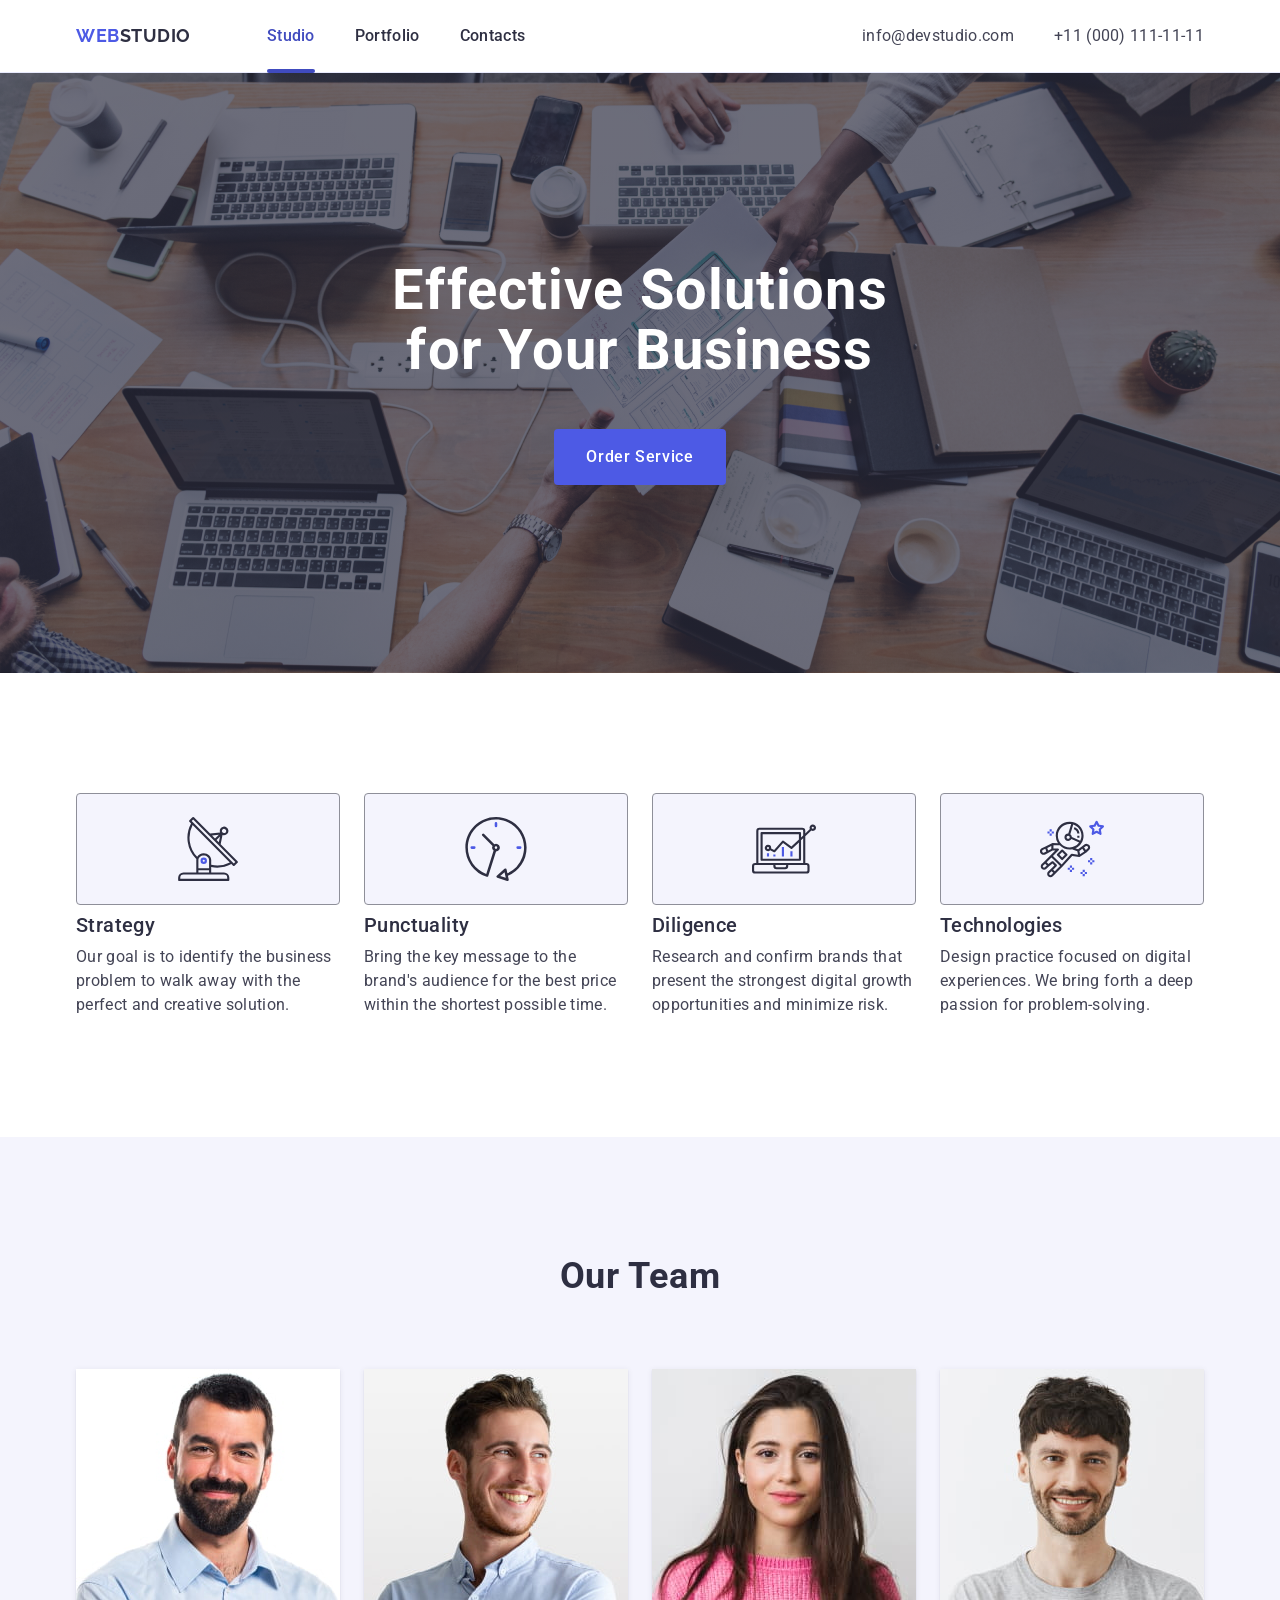
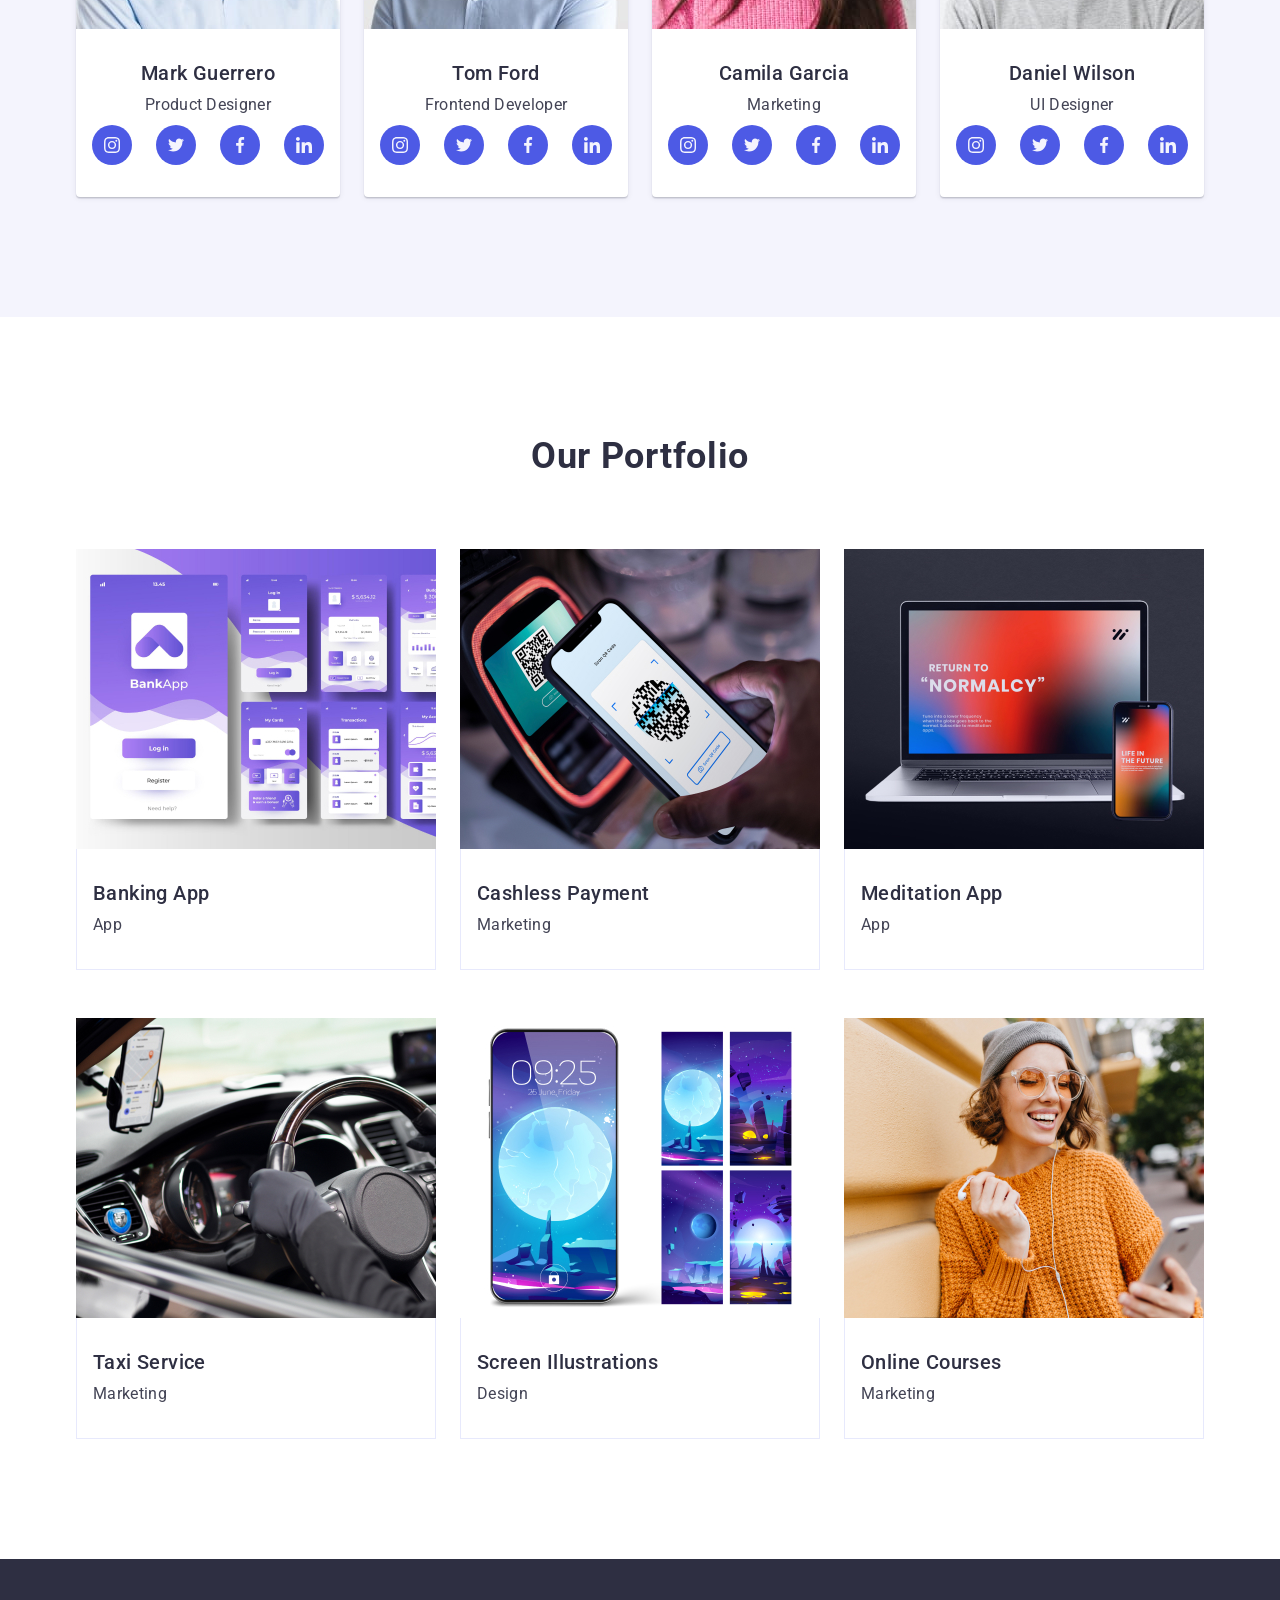
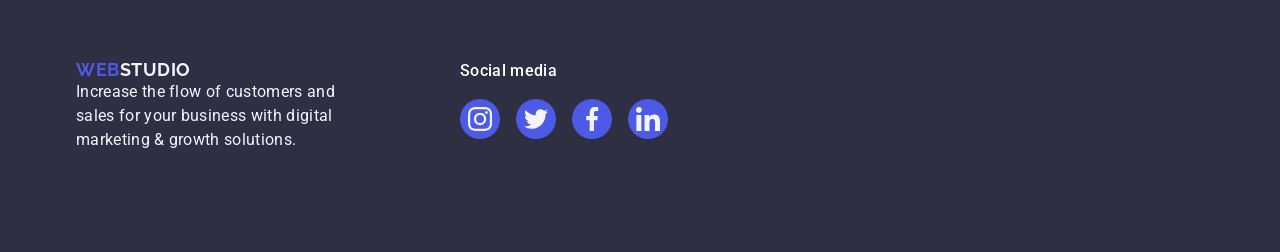
==== index.html @ aae73544 "now" ====
<!doctype html>
<html lang="en">
  <head>
    <meta charset="UTF-8" />
    <meta name="viewport" content="width=device-width, initial-scale=1.0" />
    <title>WebStudio</title>

    <link rel="preconnect" href="https://fonts.googleapis.com" />
    <link rel="preconnect" href="https://fonts.gstatic.com" crossorigin />
    <link
      href="https://fonts.googleapis.com/css2?family=Raleway:wght@700&family=Roboto:wght@400;500;700&display=swap"
      rel="stylesheet"
    />
    <link
      rel="stylesheet"
      href="https://cdnjs.cloudflare.com/ajax/libs/modern-normalize/3.0.1/modern-normalize.min.css"
      integrity="sha512-q6WgHqiHlKyOqslT/lgBgodhd03Wp4BEqKeW6nNtlOY4quzyG3VoQKFrieaCeSnuVseNKRGpGeDU3qPmabCANg=="
      crossorigin="anonymous"
      referrerpolicy="no-referrer"
    />
    <link rel="stylesheet" href="./css/main.css" />
  </head>
  <body>
    <!--====== Header ======-->
    <header id="header" class="header-page">
      <div class="container header-container">
        <nav class="nav-page">
          <a class="logo header-logo" href="./index.html"
            >Web<span class="logo-part">Studio</span></a
          >
          <ul class="nav-list">
            <li class="nav-item">
              <a class="nav-item-link-one" href="./index.html">Studio</a>
            </li>
            <li class="nav-item">
              <a class="nav-item-link" href="">Portfolio</a>
            </li>
            <li class="nav-item">
              <a class="nav-item-link" href="">Contacts</a>
            </li>
          </ul>
        </nav>
        <address class="contacts">
          <ul class="contacts-list">
            <li class="contacts-item">
              <a class="contacts-link" href="mailto:info@devstudio.com"
                >info@devstudio.com</a
              >
            </li>
            <li class="contacts-item">
              <a class="contacts-link" href="tel:+110001111111"
                >+11 (000) 111-11-11</a
              >
            </li>
          </ul>
        </address>
      </div>
    </header>
    <!-- ====== Hero ====== -->
    <main>
      <section id="hero" class="hero">
        <div class="container hero-cont">
          <h1 class="hero-title">Effective Solutions for Your Business</h1>
          <button class="hero-btn" type="button">Order Service</button>
        </div>
      </section>
      <!-- #region Features -->
      <section id="features" class="section-serv">
        <div class="container section-cont">
          <h2 class="hero-desc sr-only">Advantages</h2>
          <ul class="hero-list">
            <li class="hero-list-item">
              <div class="hero-svg-cont">
                <svg class="icon" width="64" height="64">
                  <use href="./images/icons.svg#icon-antenna"></use>
                </svg>
              </div>
              <h3 class="title-desc">Strategy</h3>
              <p class="text-desc">
                Our goal is to identify the business problem to walk away with
                the perfect and creative solution.
              </p>
            </li>
            <li class="hero-list-item">
              <div class="hero-svg-cont">
                <svg class="icon" width="64" height="64">
                  <use href="./images/icons.svg#icon-clock"></use>
                </svg>
              </div>
              <h3 class="title-desc">Punctuality</h3>
              <p class="text-desc">
                Bring the key message to the brand's audience for the best price
                within the shortest possible time.
              </p>
            </li>
            <li class="hero-list-item">
              <div class="hero-svg-cont">
                <svg class="icon" width="64" height="64">
                  <use href="./images/icons.svg#icon-diagram"></use>
                </svg>
              </div>
              <h3 class="title-desc">Diligence</h3>
              <p class="text-desc">
                Research and confirm brands that present the strongest digital
                growth opportunities and minimize risk.
              </p>
            </li>
            <li class="hero-list-item">
              <div class="hero-svg-cont">
                <svg class="icon" width="64" height="64">
                  <use href="./images/icons.svg#icon-astronaut"></use>
                </svg>
              </div>
              <h3 class="title-desc">Technologies</h3>
              <p class="text-desc">
                Design practice focused on digital experiences. We bring forth a
                deep passion for problem-solving.
              </p>
            </li>
          </ul>
        </div>
      </section>
      <!-- #region Team -->
      <section id="team" class="section-hero">
        <div class="container">
          <h2 class="section-title">Our Team</h2>
          <ul class="section-list">
            <li class="section-item">
              <img
                src="./images/mark-guerrero.jpg"
                alt="Mark Guerrero avatar"
                width="264"
                height="260"
              />
              <div class="foto-desc">
                <h3 class="title-desc">Mark Guerrero</h3>
                <p class="text-desc">Product Designer</p>

                <ul class="social-masager">
                  <li class="social-icon">
                    <a class="social-icon-link" href="">
                      <svg class="svg-socal-icon" width="16" height="16">
                        <use href="./images/icons.svg#icon-instagram"></use>
                      </svg>
                    </a>
                  </li>
                  <li class="social-icon">
                    <a class="social-icon-link" href="">
                      <svg class="svg-socal-icon" width="16" height="16">
                        <use href="./images/icons.svg#icon-twitter"></use>
                      </svg>
                    </a>
                  </li>
                  <li class="social-icon">
                    <a class="social-icon-link" href="">
                      <svg class="svg-socal-icon" width="16" height="16">
                        <use href="./images/icons.svg#icon-facebook"></use>
                      </svg>
                    </a>
                  </li>
                  <li class="social-icon">
                    <a class="social-icon-link" href="">
                      <svg class="svg-socal-icon" width="16" height="16">
                        <use href="./images/icons.svg#icon-linkedin"></use>
                      </svg>
                    </a>
                  </li>
                </ul>
              </div>
            </li>
            <li class="section-item">
              <img
                src="./images/tom-ford.jpg"
                alt="Tom Ford avatar"
                width="264"
                height="260"
              />
              <div class="foto-desc">
                <h3 class="title-desc">Tom Ford</h3>
                <p class="text-desc">Frontend Developer</p>
                <ul class="social-masager">
                  <li class="social-icon">
                    <a class="social-icon-link" href="">
                      <svg class="svg-socal-icon" width="16" height="16">
                        <use href="./images/icons.svg#icon-instagram"></use>
                      </svg>
                    </a>
                  </li>
                  <li class="social-icon">
                    <a class="social-icon-link" href="">
                      <svg class="svg-socal-icon" width="16" height="16">
                        <use href="./images/icons.svg#icon-twitter"></use>
                      </svg>
                    </a>
                  </li>
                  <li class="social-icon">
                    <a class="social-icon-link" href="">
                      <svg class="svg-socal-icon" width="16" height="16">
                        <use href="./images/icons.svg#icon-facebook"></use>
                      </svg>
                    </a>
                  </li>
                  <li class="social-icon">
                    <a class="social-icon-link" href="">
                      <svg class="svg-socal-icon" width="16" height="16">
                        <use href="./images/icons.svg#icon-linkedin"></use>
                      </svg>
                    </a>
                  </li>
                </ul>
              </div>
            </li>
            <li class="section-item">
              <img
                src="./images/camila-garcia.jpg"
                alt="Camila Garcia avatar"
                width="264"
                height="260"
              />
              <div class="foto-desc">
                <h3 class="title-desc">Camila Garcia</h3>
                <p class="text-desc">Marketing</p>
                <ul class="social-masager">
                  <li class="social-icon">
                    <a class="social-icon-link" href="">
                      <svg class="svg-socal-icon" width="16" height="16">
                        <use href="./images/icons.svg#icon-instagram"></use>
                      </svg>
                    </a>
                  </li>
                  <li class="social-icon">
                    <a class="social-icon-link" href="">
                      <svg class="svg-socal-icon" width="16" height="16">
                        <use href="./images/icons.svg#icon-twitter"></use>
                      </svg>
                    </a>
                  </li>
                  <li class="social-icon">
                    <a class="social-icon-link" href="">
                      <svg class="svg-socal-icon" width="16" height="16">
                        <use href="./images/icons.svg#icon-facebook"></use>
                      </svg>
                    </a>
                  </li>
                  <li class="social-icon">
                    <a class="social-icon-link" href="">
                      <svg class="svg-socal-icon" width="16" height="16">
                        <use href="./images/icons.svg#icon-linkedin"></use>
                      </svg>
                    </a>
                  </li>
                </ul>
              </div>
            </li>
            <li class="section-item">
              <img
                src="./images/daniel-wilson.jpg"
                alt="Daniel Wilson avatar"
                width="264"
                height="260"
              />
              <div class="foto-desc">
                <h3 class="title-desc">Daniel Wilson</h3>
                <p class="text-desc">UI Designer</p>
                <ul class="social-masager">
                  <li class="social-icon">
                    <a class="social-icon-link" href="">
                      <svg class="svg-socal-icon" width="16" height="16">
                        <use href="./images/icons.svg#icon-instagram"></use>
                      </svg>
                    </a>
                  </li>
                  <li class="social-icon">
                    <a class="social-icon-link" href="">
                      <svg class="svg-socal-icon" width="16" height="16">
                        <use href="./images/icons.svg#icon-twitter"></use>
                      </svg>
                    </a>
                  </li>
                  <li class="social-icon">
                    <a class="social-icon-link" href="">
                      <svg class="svg-socal-icon" width="16" height="16">
                        <use href="./images/icons.svg#icon-facebook"></use>
                      </svg>
                    </a>
                  </li>
                  <li class="social-icon">
                    <a class="social-icon-link" href="">
                      <svg class="svg-socal-icon" width="16" height="16">
                        <use href="./images/icons.svg#icon-linkedin"></use>
                      </svg>
                    </a>
                  </li>
                </ul>
              </div>
            </li>
          </ul>
        </div>
      </section>
      <!-- #region Portfolio -->
      <section id="portfolio" class="section-tech">
        <div class="container">
          <h2 class="section-title">Our Portfolio</h2>
          <ul class="tech-desc-title">
            <li class="tech-desc">
              <div class="open-foto">
                <img
                  class="tech-foto"
                  src="./images/banking-app.jpg"
                  alt="Banking App image"
                  width="360"
                  height="300"
                />
                <p class="over-info">
                  14 Stylish and User-Friendly App Design Concepts · Task
                  Manager App · Calorie Tracker App · Exotic Fruit Ecommerce App
                  · Cloud Storage App
                </p>
              </div>
              <div class="section-tech-cont">
                <h3 class="title-desc">Banking App</h3>
                <p class="text-desc">App</p>
              </div>
            </li>
            <li class="tech-desc">
              <div class="open-foto">
                <img
                  class="tech-foto"
                  src="./images/cashless-payment.jpg"
                  alt="Cashless Payment image"
                  width="360"
                  height="300"
                />
                <p class="over-info">
                  14 Stylish and User-Friendly App Design Concepts · Task
                  Manager App · Calorie Tracker App · Exotic Fruit Ecommerce App
                  · Cloud Storage App
                </p>
              </div>
              <div class="section-tech-cont">
                <h3 class="title-desc">Cashless Payment</h3>
                <p class="text-desc">Marketing</p>
              </div>
            </li>
            <li class="tech-desc">
              <div class="open-foto">
                <img
                  class="tech-foto"
                  src="./images/meditation-app.jpg"
                  alt="Meditation App image"
                  width="360"
                  height="300"
                />
                <p class="over-info">
                  14 Stylish and User-Friendly App Design Concepts · Task
                  Manager App · Calorie Tracker App · Exotic Fruit Ecommerce App
                  · Cloud Storage App
                </p>
              </div>
              <div class="section-tech-cont">
                <h3 class="title-desc">Meditation App</h3>
                <p class="text-desc">App</p>
              </div>
            </li>
            <li class="tech-desc">
              <div class="open-foto">
                <img
                  class="tech-foto"
                  src="./images/taxi-service.jpg"
                  alt="Taxi Service image"
                  width="360"
                  height="300"
                />
                <p class="over-info">
                  14 Stylish and User-Friendly App Design Concepts · Task
                  Manager App · Calorie Tracker App · Exotic Fruit Ecommerce App
                  · Cloud Storage App
                </p>
              </div>
              <div class="section-tech-cont">
                <h3 class="title-desc">Taxi Service</h3>
                <p class="text-desc">Marketing</p>
              </div>
            </li>
            <li class="tech-desc">
              <div class="open-foto">
                <img
                  class="tech-foto"
                  src="./images/screen-illustrations.jpg"
                  alt="Screen Illustrations image"
                  width="360"
                  height="300"
                />
                <p class="over-info">
                  14 Stylish and User-Friendly App Design Concepts · Task
                  Manager App · Calorie Tracker App · Exotic Fruit Ecommerce App
                  · Cloud Storage App
                </p>
              </div>
              <div class="section-tech-cont">
                <h3 class="title-desc">Screen Illustrations</h3>
                <p class="text-desc">Design</p>
              </div>
            </li>
            <li class="tech-desc">
              <div class="open-foto">
                <img
                  class="tech-foto"
                  src="./images/online-courses.jpg"
                  alt="Online Courses image"
                  width="360"
                  height="300"
                />
                <p class="over-info">
                  14 Stylish and User-Friendly App Design Concepts · Task
                  Manager App · Calorie Tracker App · Exotic Fruit Ecommerce App
                  · Cloud Storage App
                </p>
              </div>
              <div class="section-tech-cont">
                <h3 class="title-desc">Online Courses</h3>
                <p class="text-desc">Marketing</p>
              </div>
            </li>
          </ul>
        </div>
      </section>
    </main>
    <!-- ======Footer===== -->
    <footer id="footer" class="page-footer">
      <div class="container footer-container">
        <div class="footer-logo">
          <a class="logo footer-logo" href="./index.html"
            >Web<span class="logo-part">Studio</span></a
          >
          <p class="footer-title">
            Increase the flow of customers and sales for your business with
            digital marketing & growth solutions.
          </p>
        </div>
        <div class="footer-cont">
          <p class="footer-text">Social media</p>
          <ul class="footer-item">
            <li class="footer-list">
              <a class="footer-icon" href="">
                <svg class="footer-social-icon" width="24" height="24">
                  <use href="./images/icons.svg#icon-instagram"></use>
                </svg>
              </a>
            </li>
            <li class="footer-list">
              <a class="footer-icon" href="">
                <svg class="footer-social-icon" width="24" height="24">
                  <use href="./images/icons.svg#icon-twitter"></use>
                </svg>
              </a>
            </li>
            <li class="footer-list">
              <a class="footer-icon" href="">
                <svg class="footer-social-icon" width="24" height="24">
                  <use href="./images/icons.svg#icon-facebook"></use>
                </svg>
              </a>
            </li>
            <li class="footer-list">
              <a class="footer-icon" href="">
                <svg class="footer-social-icon" width="24" height="24">
                  <use href="./images/icons.svg#icon-linkedin"></use>
                </svg>
              </a>
            </li>
          </ul>
        </div>
      </div>
    </footer>
    <!----- #region Modal ------>
    <div class="backdrop" id="modal">
      <div class="modal">
        <button class="close-popup" type="button">
          <svg width="8" height="8">
            <use href="./images/icons.svg#icon-close"></use>
          </svg>
        </button>
        <p class="popup-title">Leave your contacts and we will call you back</p>
        <form>
          <div class="input-wrapper">
            <label for="form-name" class="form-label">Name </label>
            <div class="input-swg-wrapper">
              <input
                type="text"
                id="form-name"
                class="input-text"
                name="name"
              />
              <svg width="18" height="24" class="form-icon">
                <use href="./images/icons.svg#icon-person"></use>
              </svg>
            </div>
          </div>
          <div class="input-wrapper">
            <label for="form-phone" class="form-label">Phone </label>
            <div class="input-swg-wrapper">
              <input type="tel" class="input-text" id="form-phone" name="tel" />
              <svg width="18" height="24" class="form-icon">
                <use href="./images/icons.svg#icon-phone"></use>
              </svg>
            </div>
          </div>
          <div class="input-wrapper">
            <label for="form-email" class="form-label">Email </label>
            <div class="input-swg-wrapper">
              <input
                type="email"
                class="input-text"
                id="form-email"
                name="email"
              />
              <svg width="18" height="24" class="form-icon">
                <use href="./images/icons.svg#icon-email"></use>
              </svg>
            </div>
          </div>
          <div class="input-comment">
            <label for="form-comment" class="form-label">Comment </label>
            <textarea
              id="form-comment"
              name="comment"
              class="input-textarea"
              placeholder="Text input"
            ></textarea>
          </div>
          <div class="checkbox-wrapper">
            <input
              type="checkbox"
              name="form-checkbox"
              id="form-checkbox"
              class="native-checkbox sr-only"
            />
            <label for="form-checkbox" class="checkbox-label">
              <span class="custom-checkbox">
                <svg width="10" height="8" class="checkbox-icon">
                  <use href="./images/icons.svg#icon-check-mark"></use>
                </svg>
              </span>
              I accept the terms and conditions of the
              <a href="" class="color-policy">Privacy Policy</a>
            </label>
          </div>
          <button type="submit" class="submit-btn">Send</button>
        </form>
      </div>
    </div>
  </body>
</html>
---- css/main.css ----
@import './common.css';
@import './header.css';
@import './hero.css';
@import './features.css';
@import './team.css';
@import './portfolio.css';
@import './footer.css';
@import './modal.css';
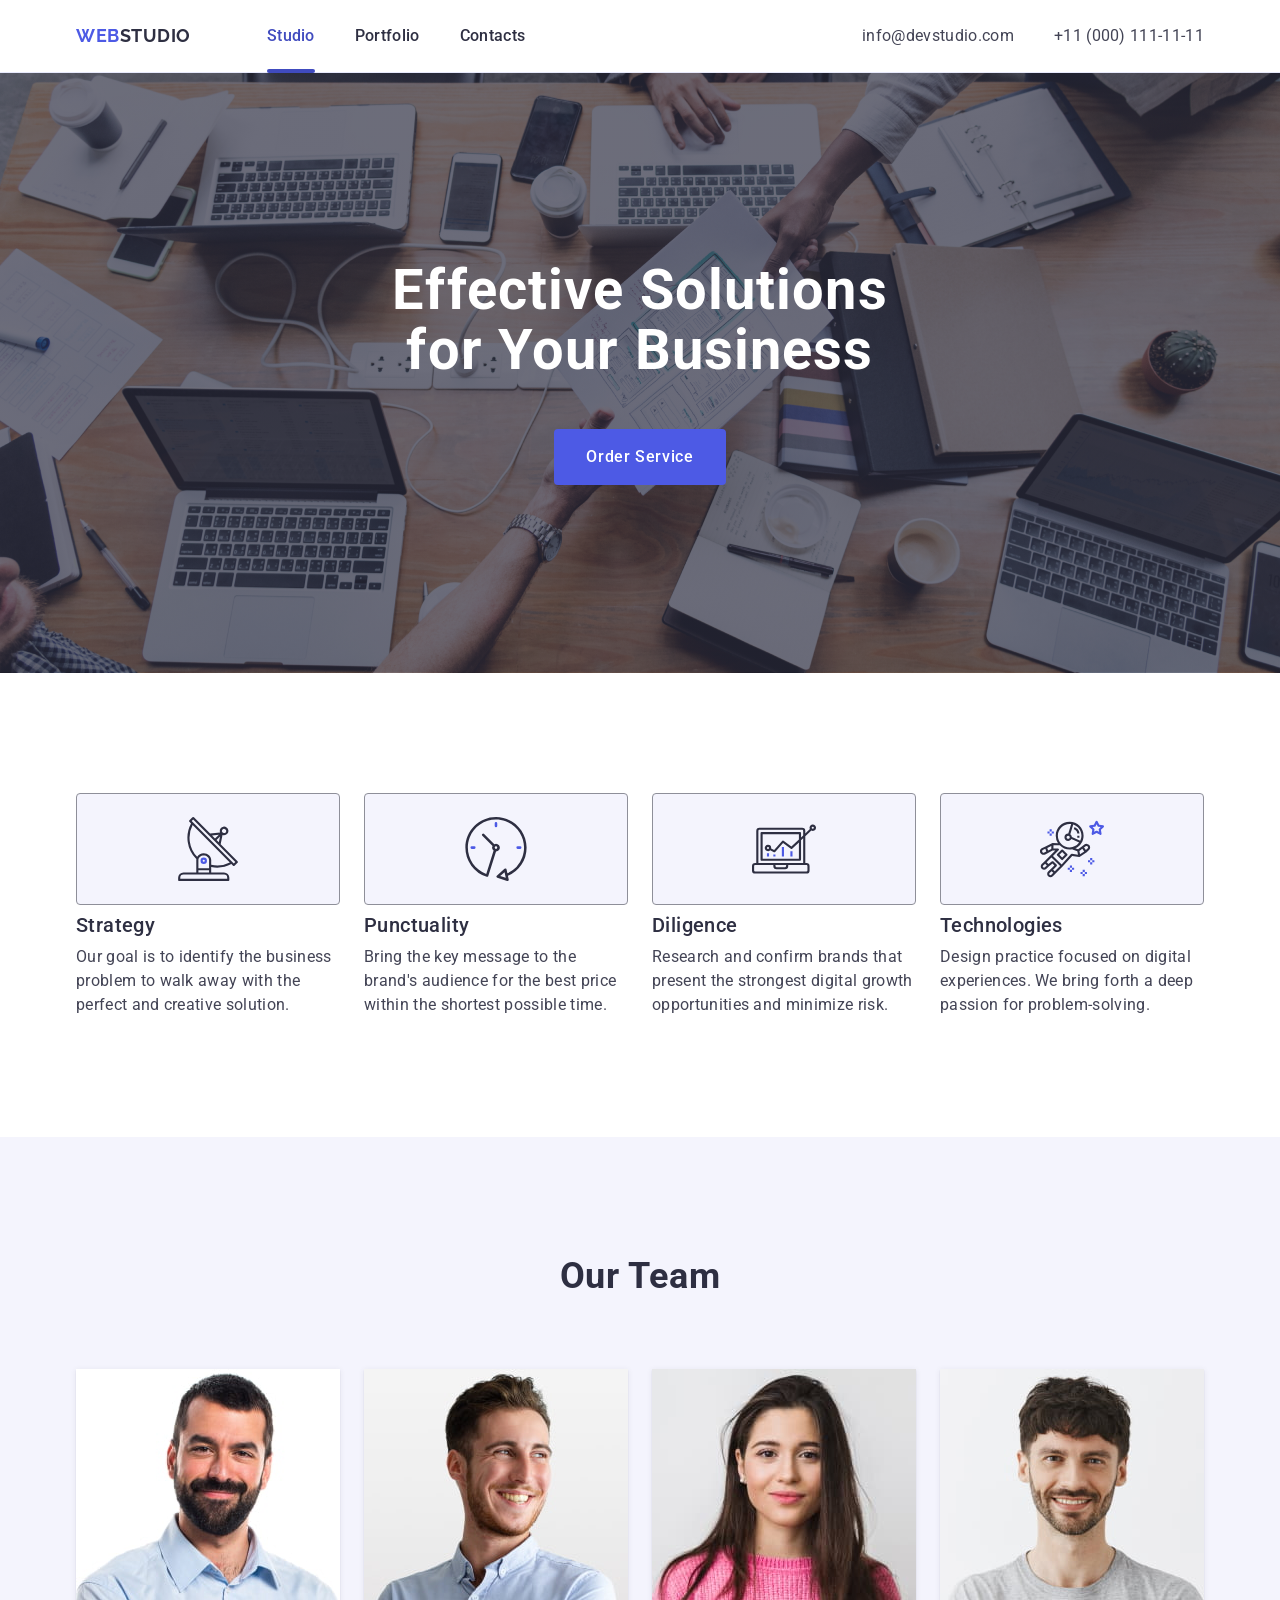
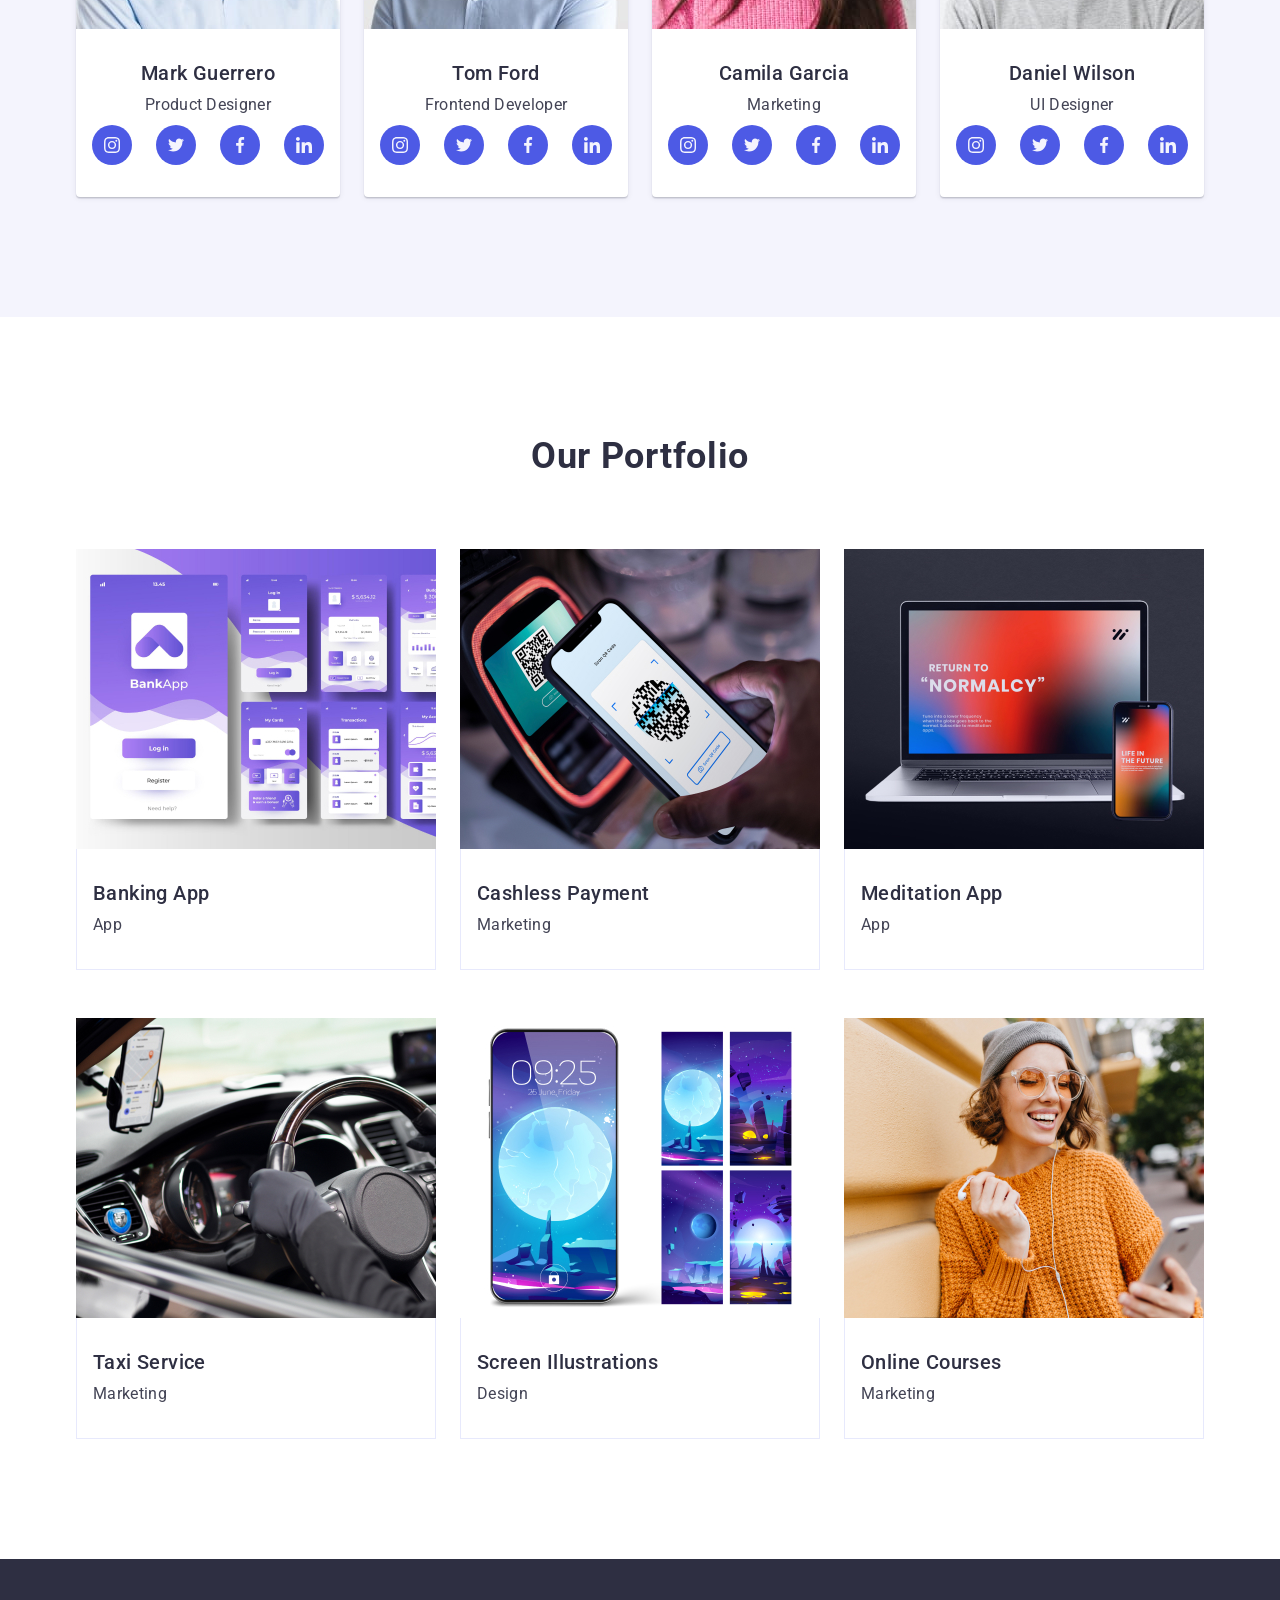
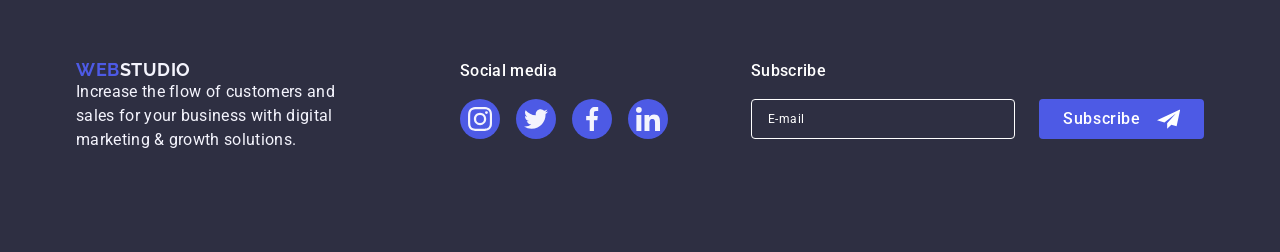
==== commit d77549b5: "right" ====
--- a/index.html
+++ b/index.html
@@ -470,6 +470,23 @@
               </a>
             </li>
           </ul>
+        </div>
+        <div class="footer-subscribe">
+          <p class="footer-subscribe-label">Subscribe</p>
+          <form class="footer-subscribe-form">
+            <input
+              type="email"
+              name="email"
+              class="footer-subscribe-input"
+              placeholder="E-mail"
+            />
+            <button type="submit" class="footer-subscribe-button">
+              Subscribe
+              <svg class="footer-icon-send" width="24" height="24">
+                <use href="./images/icons.svg#icon-send"></use>
+              </svg>
+            </button>
+          </form>
         </div>
       </div>
     </footer>
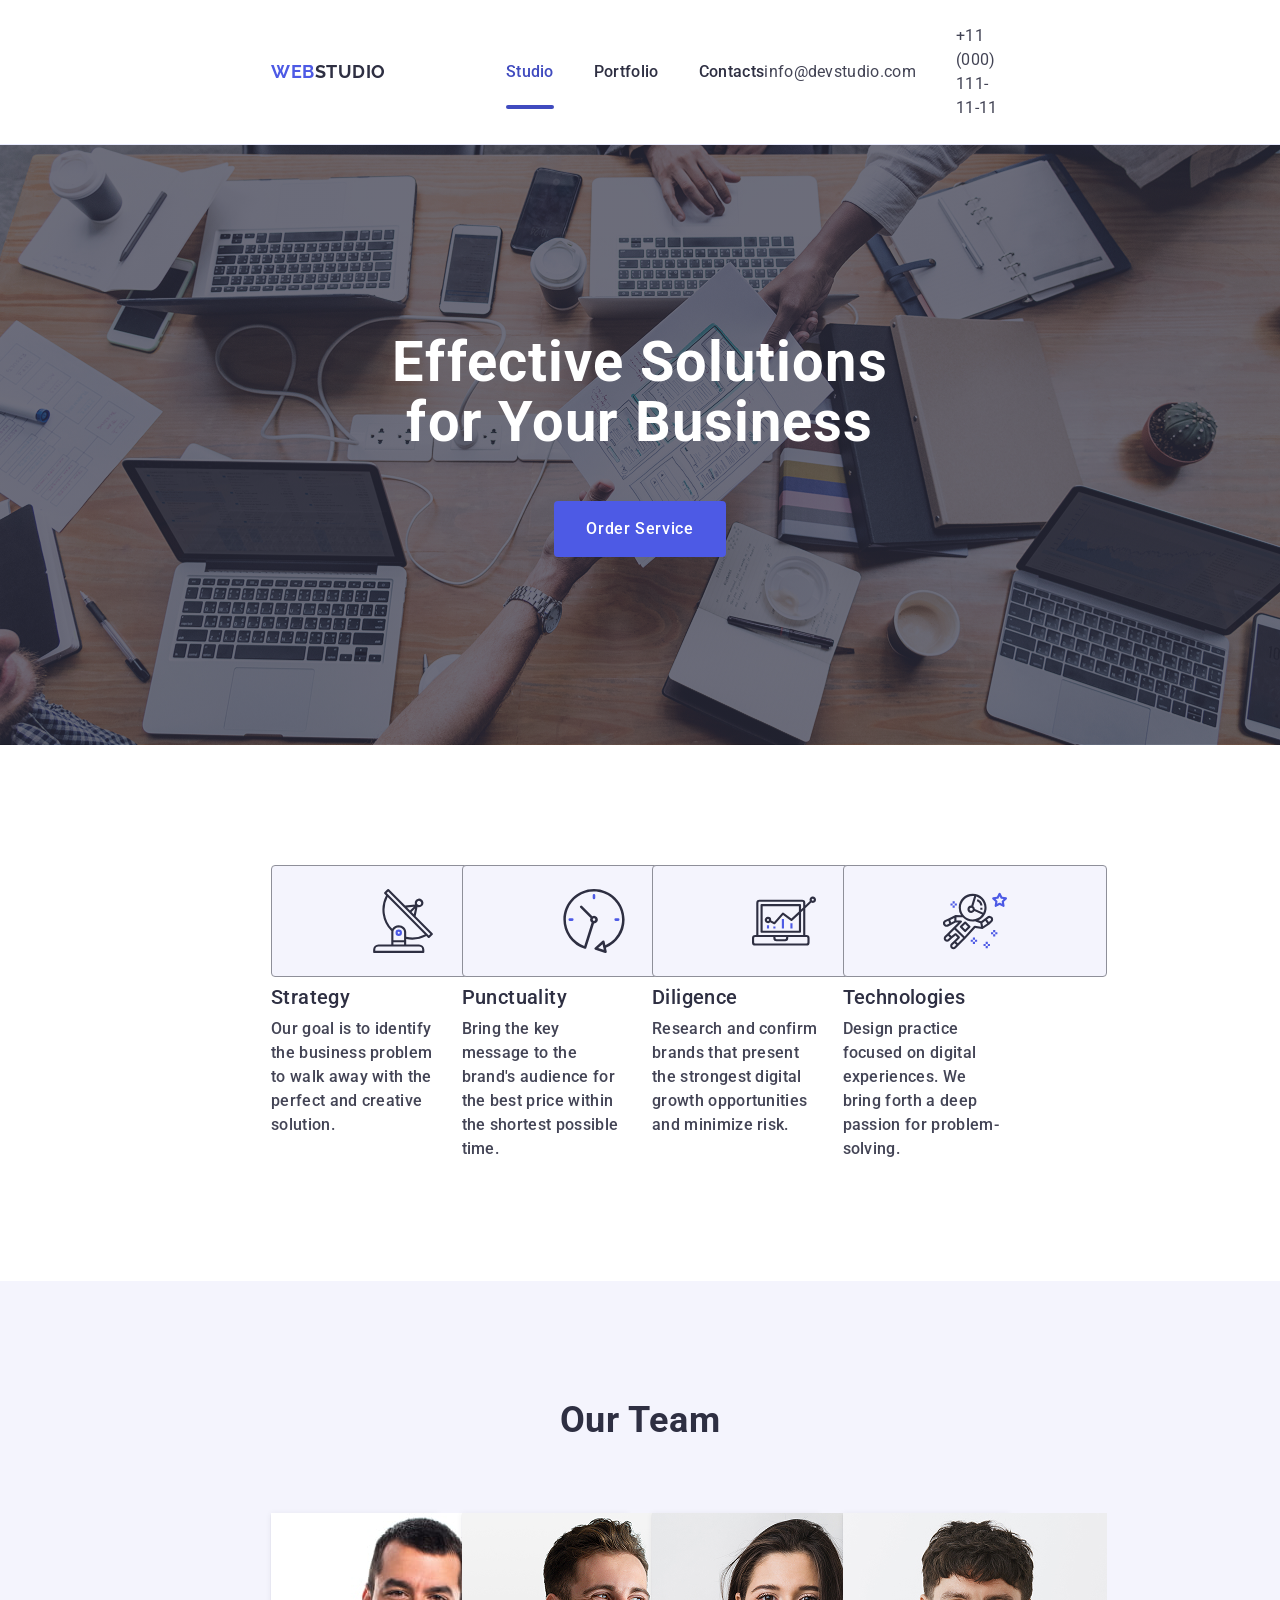
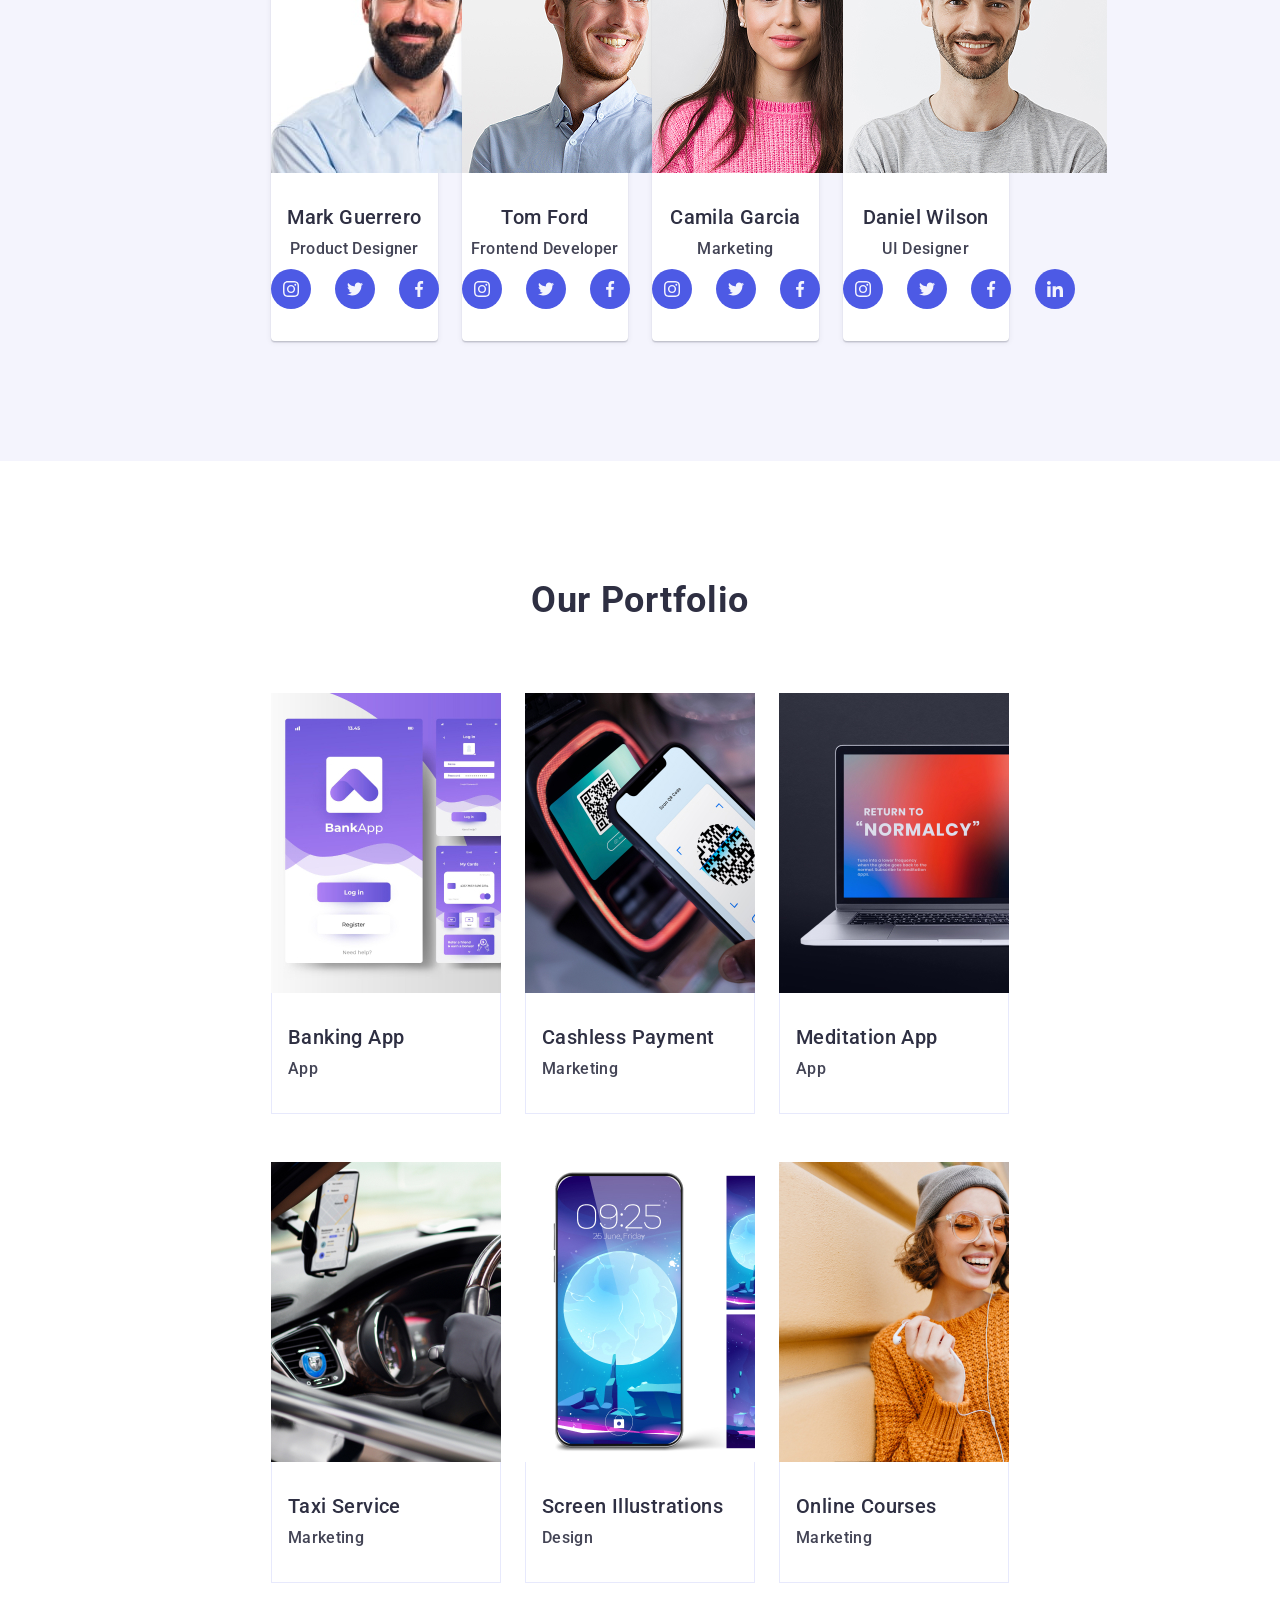
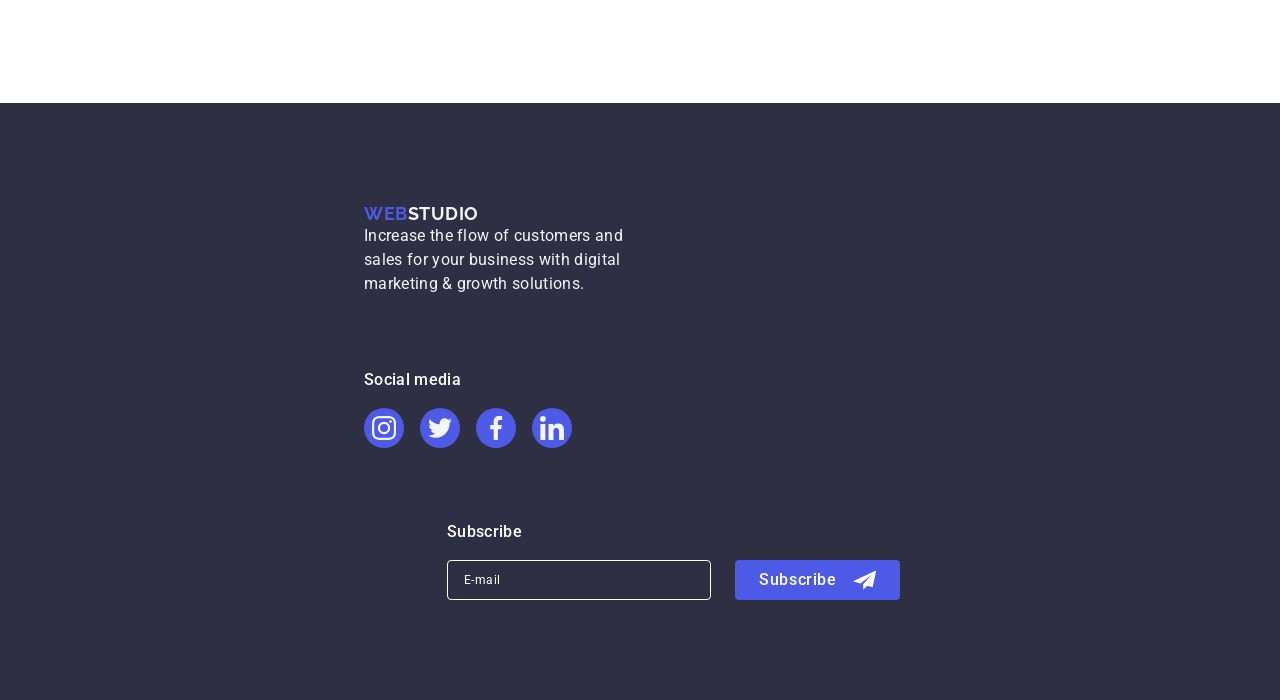
==== commit 06b23cf8: "1" ====
--- a/index.html
+++ b/index.html
@@ -54,6 +54,11 @@
             </li>
           </ul>
         </address>
+        <button class="burger-menu" type="button">
+          <svg class="mobile-menu-icon" width="24" height="24">
+            <use href="./images/icons.svg#icon-burger-menu"></use>
+          </svg>
+        </button>
       </div>
     </header>
     <!-- ====== Hero ====== -->
@@ -127,6 +132,10 @@
           <ul class="section-list">
             <li class="section-item">
               <img
+              srcset="
+                  ./images/team/team-1.jpg    1x
+                  ./images/team/team-1@2x.jpg 2x
+                "
                 src="./images/mark-guerrero.jpg"
                 alt="Mark Guerrero avatar"
                 width="264"
@@ -170,6 +179,10 @@
             </li>
             <li class="section-item">
               <img
+              srcset="
+                  ./images/team/team-2.jpg    1x,
+                  ./images/team/team-2@2x.jpg 2x
+                "
                 src="./images/tom-ford.jpg"
                 alt="Tom Ford avatar"
                 width="264"
@@ -212,6 +225,10 @@
             </li>
             <li class="section-item">
               <img
+              srcset="
+                  ./images/team/team-3.jpg    1x,
+                  ./images/team/team-3@2x.jpg 2x
+                "
                 src="./images/camila-garcia.jpg"
                 alt="Camila Garcia avatar"
                 width="264"
@@ -254,6 +271,10 @@
             </li>
             <li class="section-item">
               <img
+              srcset="
+                  ./images/team/team-4.jpg    1x,
+                  ./images/team/team-4@2x.jpg 2x
+                "
                 src="./images/daniel-wilson.jpg"
                 alt="Daniel Wilson avatar"
                 width="264"
@@ -446,6 +467,7 @@
                 <svg class="footer-social-icon" width="24" height="24">
                   <use href="./images/icons.svg#icon-instagram"></use>
                 </svg>
+            
               </a>
             </li>
             <li class="footer-list">
@@ -569,3 +591,94 @@
     </div>
   </body>
 </html>
+
+<!-- #region mobile-menu -->
+     <div class="mobile-menu" id="mobile-menu">
+      <div class="mobile-menu-container">
+        <button class="close-popup" type="button">
+          <svg width="8" height="8">
+            <use href="./images/icons.svg#icon-close"></use>
+          </svg>
+        </button>
+         <nav>
+          <ul class="mobile-menu-nav-list">
+            <li>
+              <a class="mobile-menu-link" href="./index.html">Studio</a>
+            </li>
+            <li>
+              <a class="mobile-menu-link" href="">Portfolio</a>
+            </li>
+            <li><a class="mobile-menu-link" href="">Contacts</a></li>
+          </ul>
+        </nav>
+        <div class="mobile-menu-bottom">
+          <address class="mobile-menu-contacts">
+            <ul class="mobile-menu-contacts-list">
+              <li>
+                <a
+                  href="tel:+110001111111"
+                  class="mobile-menu-contact-link mobile-menu-phone"
+                  >+11 (000) 111-11-11</a
+                >
+              </li>
+              <li>
+                <a
+                  href="mailto:info@devstudio.com"
+                  class="mobile-menu-contact-link"
+                  >info@devstudio.com</a
+                >
+              </li>
+            </ul>
+          </address>
+
+          <ul class="mobile-menu-socials-links">
+            <li>
+              <a
+                href="https://www.instagram.com/"
+                target="_blank"
+                class="social-link"
+              >
+                <svg class="social-icon" width="24" height="24">
+                  <use href="./images/icons.svg#icon-instagram"></use>
+                </svg>
+              </a>
+            </li>
+            <li>
+              <a href="https://x.com/" target="_blank" class="social-link">
+                <svg class="social-icon" width="24" height="24">
+                  <use href="./images/icons.svg#icon-twitter"></use>
+                </svg>
+              </a>
+            </li>
+            <li>
+              <a
+                href="https://www.facebook.com/"
+                target="_blank"
+                class="social-link"
+              >
+                <svg class="social-icon" width="24" height="24">
+                  <use href="./images/icons.svg#icon-facebook"></use>
+                </svg>
+              </a>
+            </li>
+            <li>
+              <a
+                href="https://ua.linkedin.com/"
+                target="_blank"
+                class="social-link"
+              >
+                <svg class="social-icon" width="24" height="24">
+                  <use href="./images/icons.svg#icon-linkedin"></use>
+                </svg>
+              </a>
+            </li>
+          </ul>
+        </div>
+      </div>
+    </div>
+        
+
+
+     <!-- #endregion mobile-menu -->
+  </body>
+</html>
--- a/css/main.css
+++ b/css/main.css
@@ -6,3 +6,4 @@
 @import './portfolio.css';
 @import './footer.css';
 @import './modal.css';
+@import './mobile-menu.css';
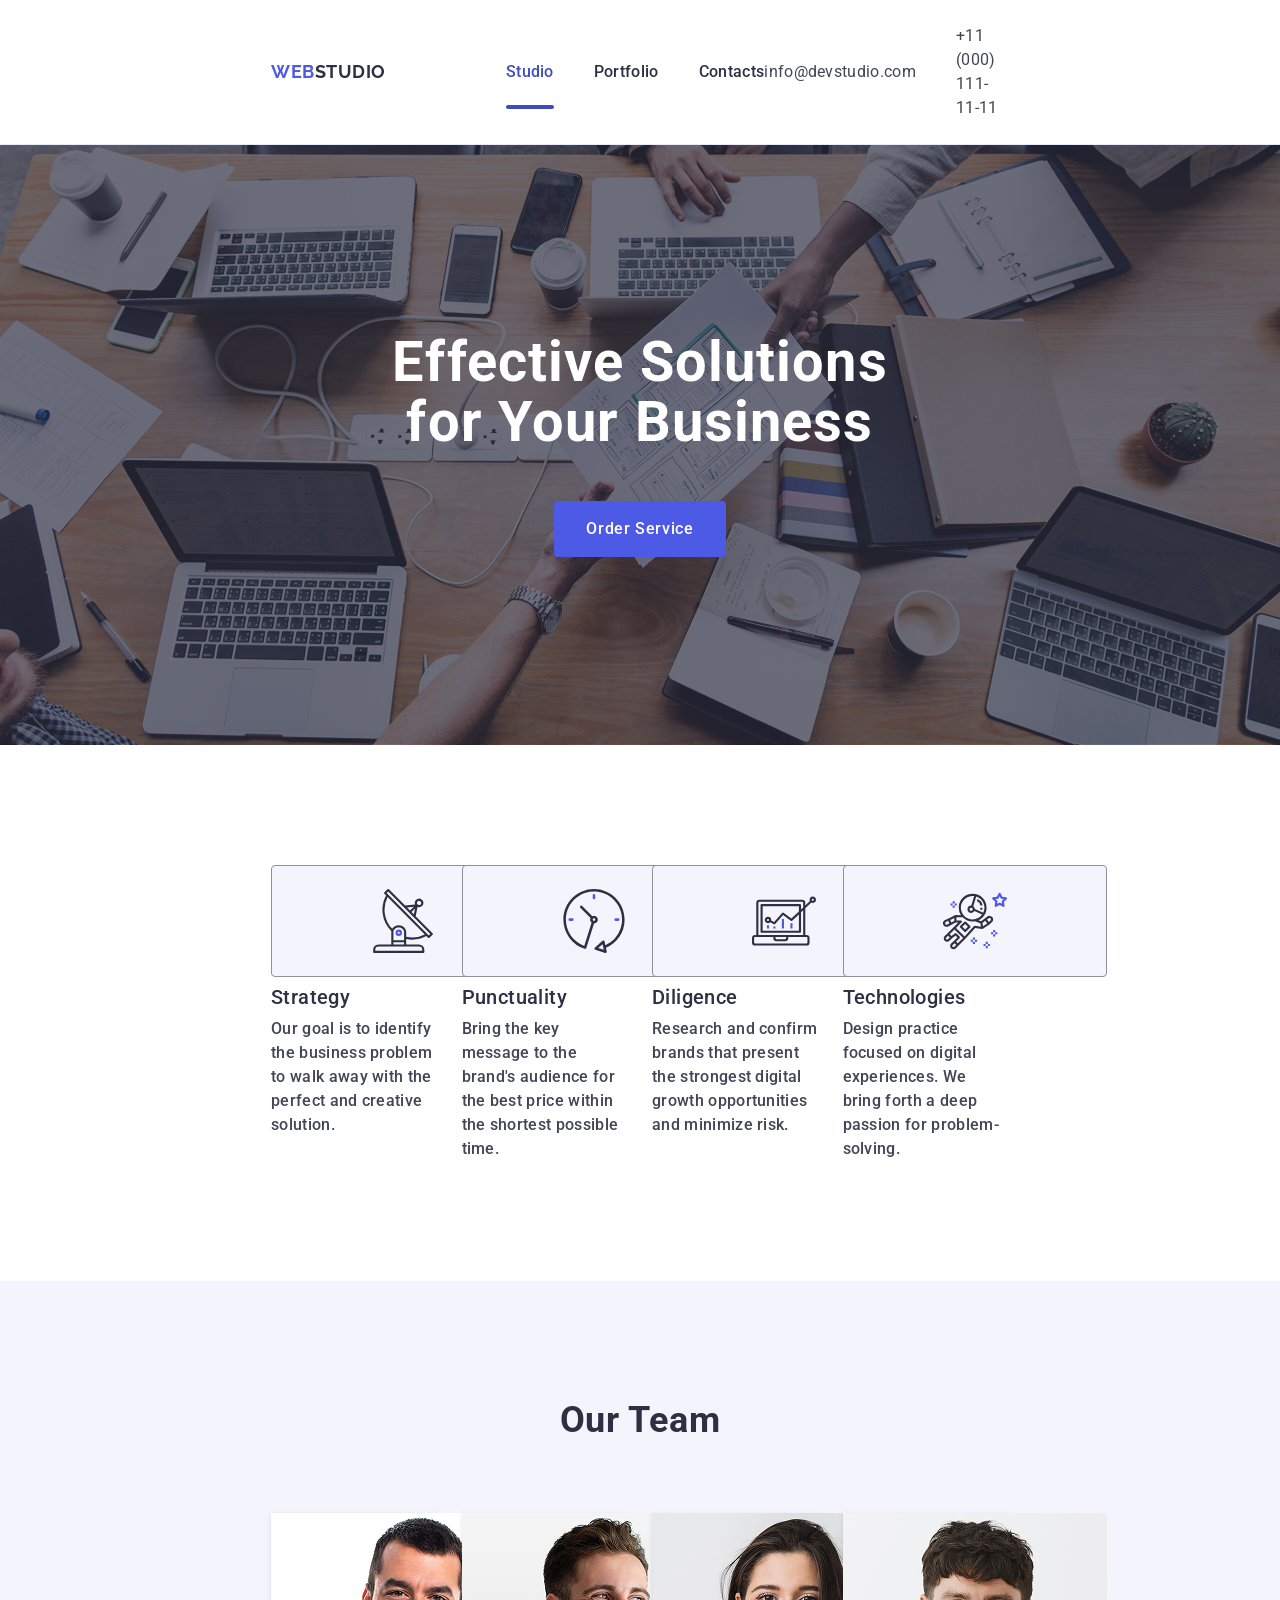
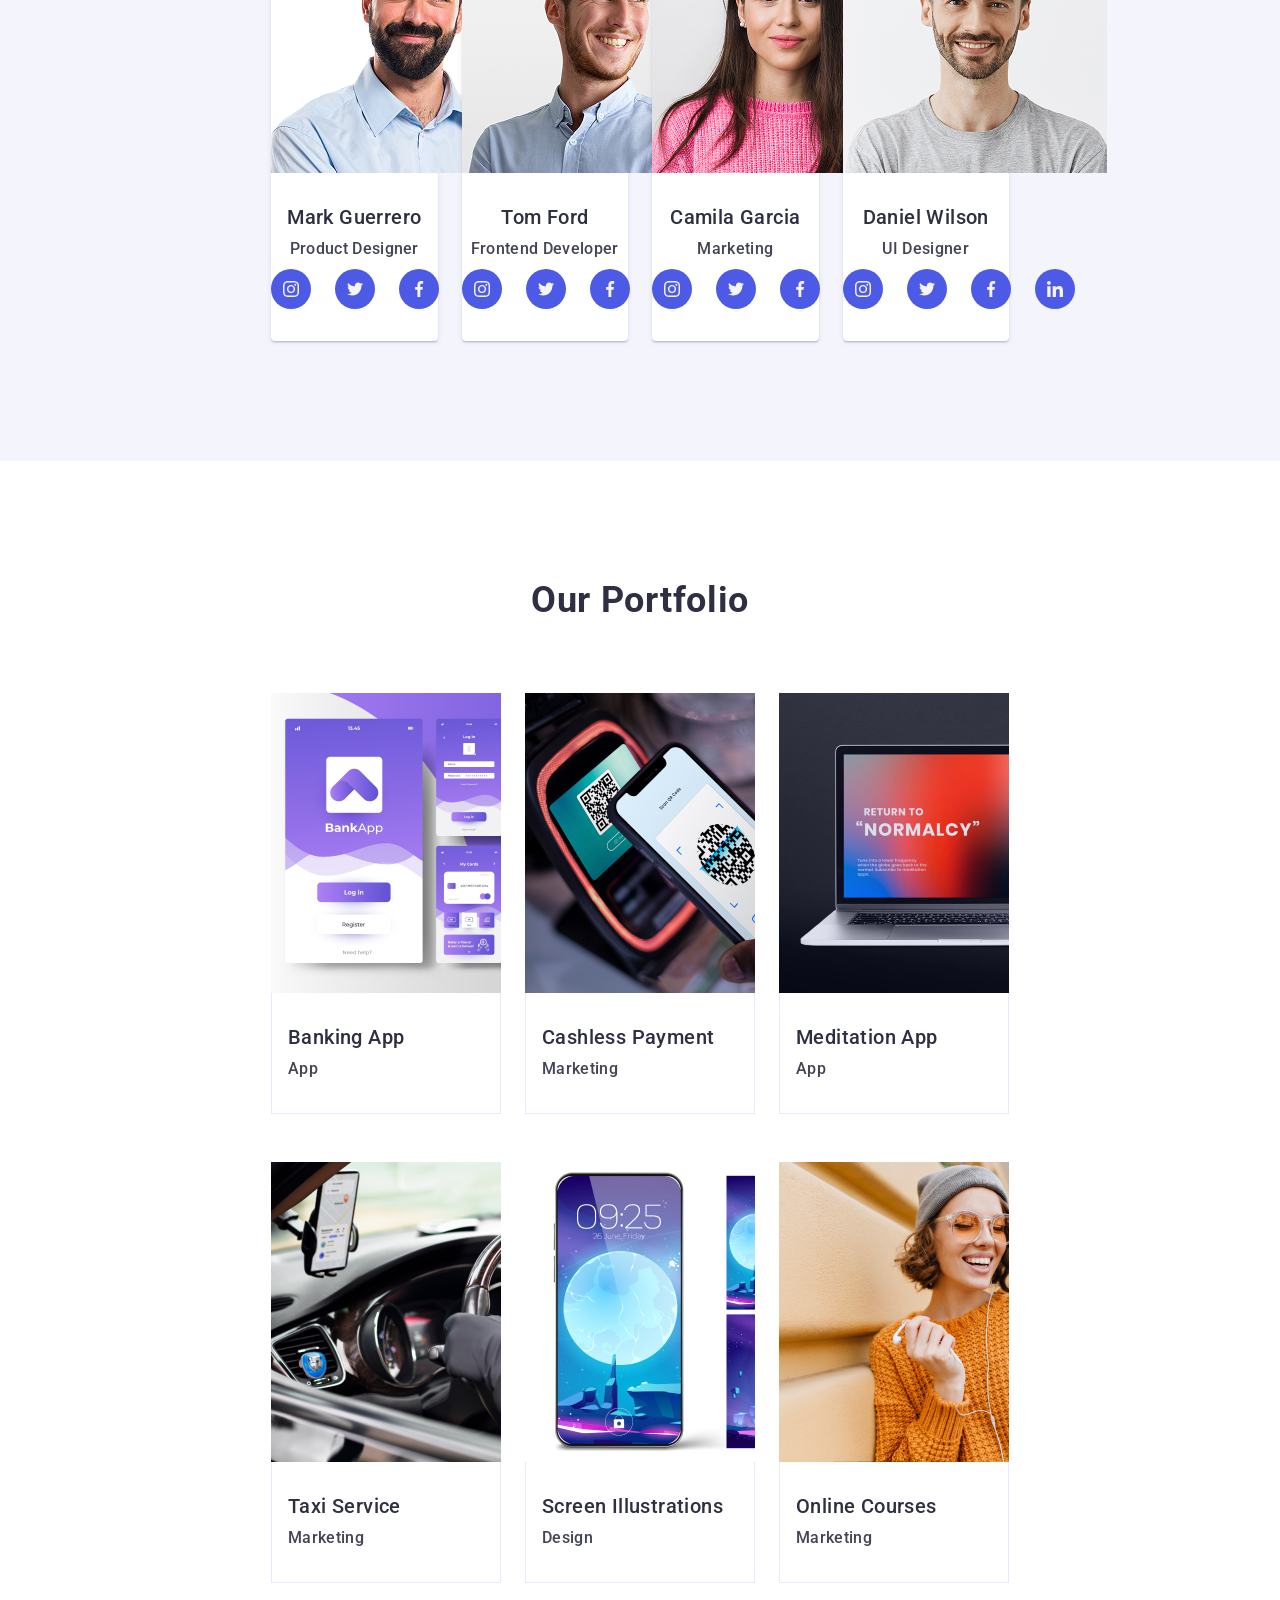
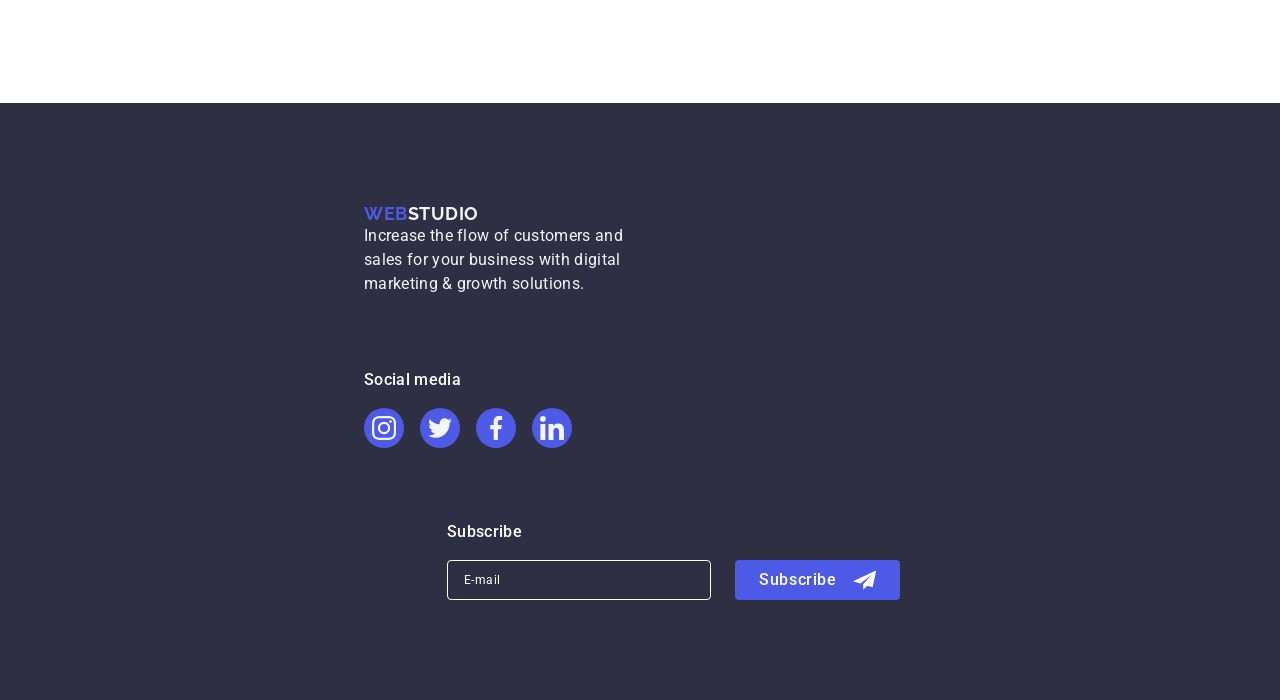
==== commit ed0b7cd8: "2" ====
--- a/index.html
+++ b/index.html
@@ -132,11 +132,10 @@
           <ul class="section-list">
             <li class="section-item">
               <img
-              srcset="
-                  ./images/team/team-1.jpg    1x
+                srcset="
+                  ./images/team/team-1.jpg    1x,
                   ./images/team/team-1@2x.jpg 2x
                 "
-                src="./images/mark-guerrero.jpg"
                 alt="Mark Guerrero avatar"
                 width="264"
                 height="260"
@@ -179,11 +178,11 @@
             </li>
             <li class="section-item">
               <img
-              srcset="
+                src="./images/team/team-2.jpg"
+                srcset="
                   ./images/team/team-2.jpg    1x,
                   ./images/team/team-2@2x.jpg 2x
                 "
-                src="./images/tom-ford.jpg"
                 alt="Tom Ford avatar"
                 width="264"
                 height="260"
@@ -225,7 +224,7 @@
             </li>
             <li class="section-item">
               <img
-              srcset="
+                srcset="
                   ./images/team/team-3.jpg    1x,
                   ./images/team/team-3@2x.jpg 2x
                 "
@@ -271,11 +270,11 @@
             </li>
             <li class="section-item">
               <img
-              srcset="
+                src="./images/team/team-4.jpg"
+                srcset="
                   ./images/team/team-4.jpg    1x,
                   ./images/team/team-4@2x.jpg 2x
                 "
-                src="./images/daniel-wilson.jpg"
                 alt="Daniel Wilson avatar"
                 width="264"
                 height="260"
@@ -467,7 +466,6 @@
                 <svg class="footer-social-icon" width="24" height="24">
                   <use href="./images/icons.svg#icon-instagram"></use>
                 </svg>
-            
               </a>
             </li>
             <li class="footer-list">
@@ -589,18 +587,16 @@
         </form>
       </div>
     </div>
-  </body>
-</html>
 
-<!-- #region mobile-menu -->
-     <div class="mobile-menu" id="mobile-menu">
+    <!-- #region mobile-menu -->
+    <div class="mobile-menu" id="mobile-menu">
       <div class="mobile-menu-container">
         <button class="close-popup" type="button">
           <svg width="8" height="8">
             <use href="./images/icons.svg#icon-close"></use>
           </svg>
         </button>
-         <nav>
+        <nav>
           <ul class="mobile-menu-nav-list">
             <li>
               <a class="mobile-menu-link" href="./index.html">Studio</a>
@@ -676,9 +672,5 @@
         </div>
       </div>
     </div>
-        
-
-
-     <!-- #endregion mobile-menu -->
   </body>
-</html>+</html>
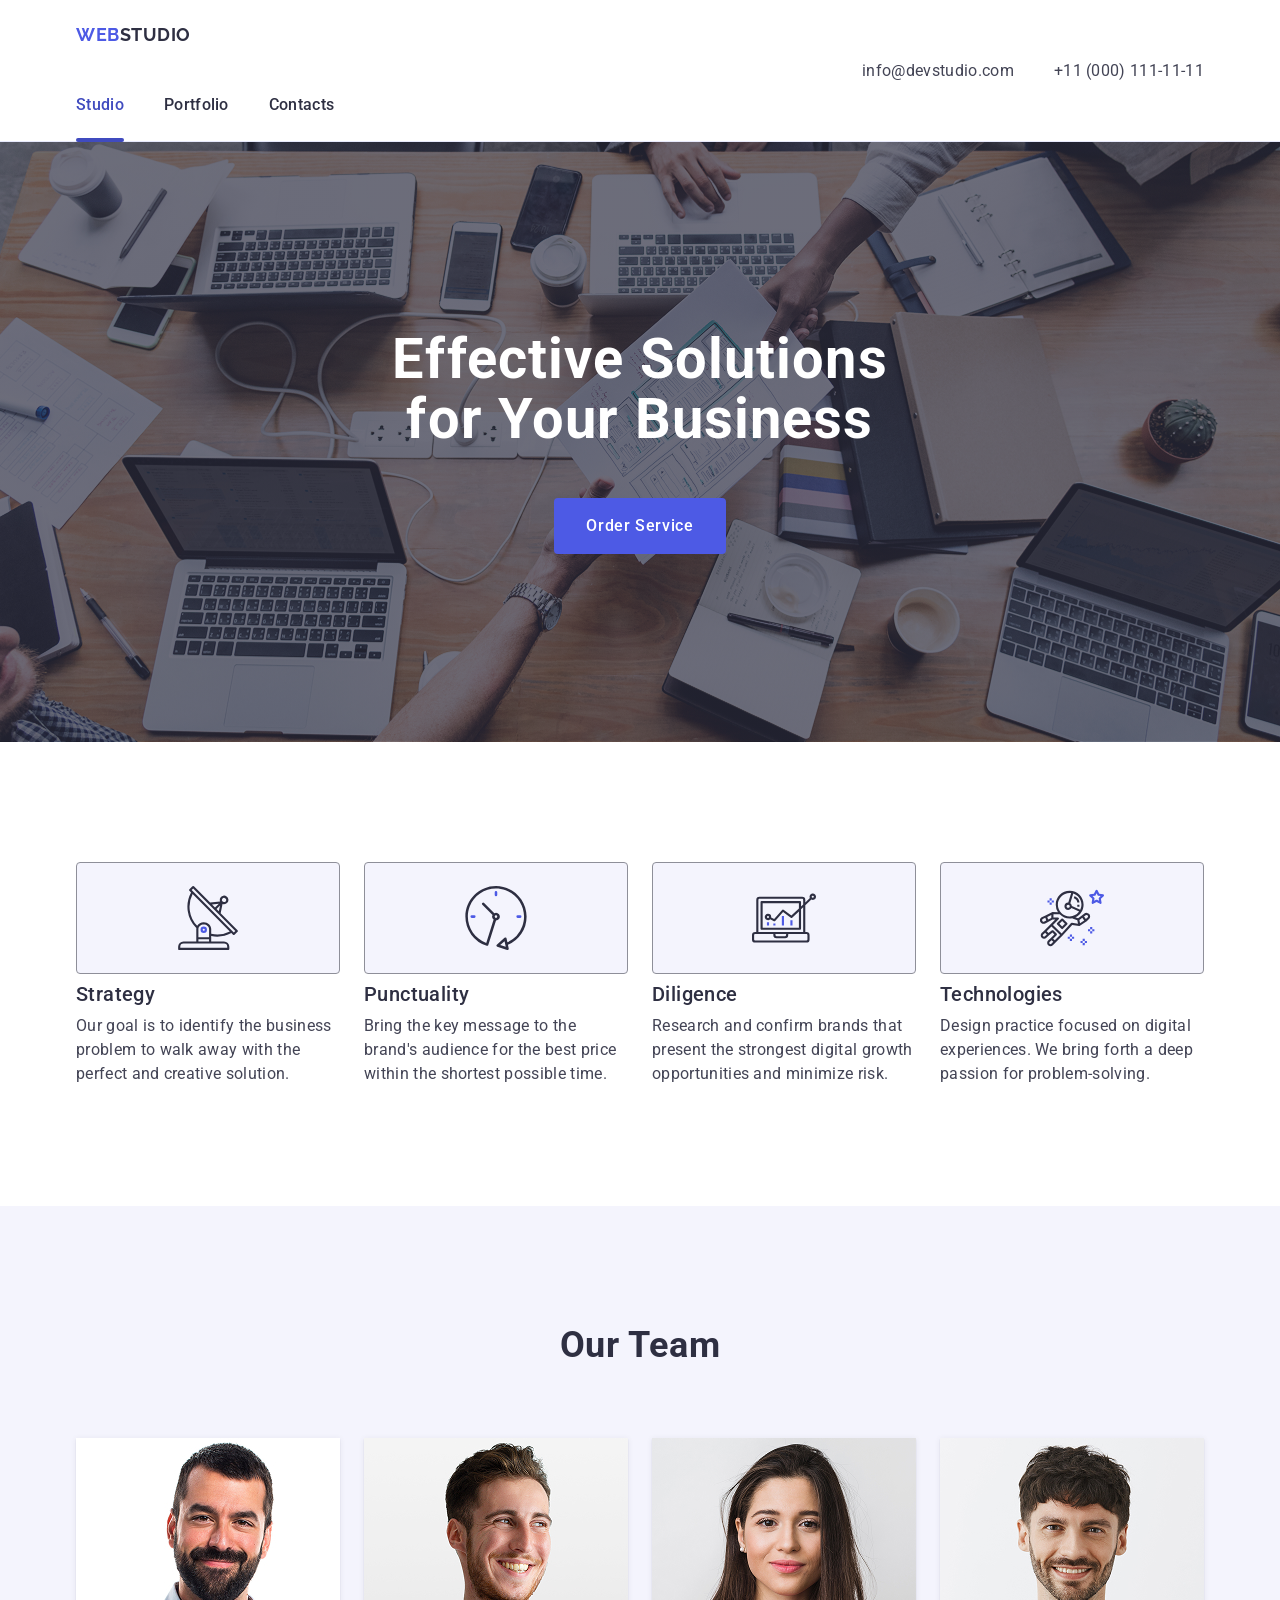
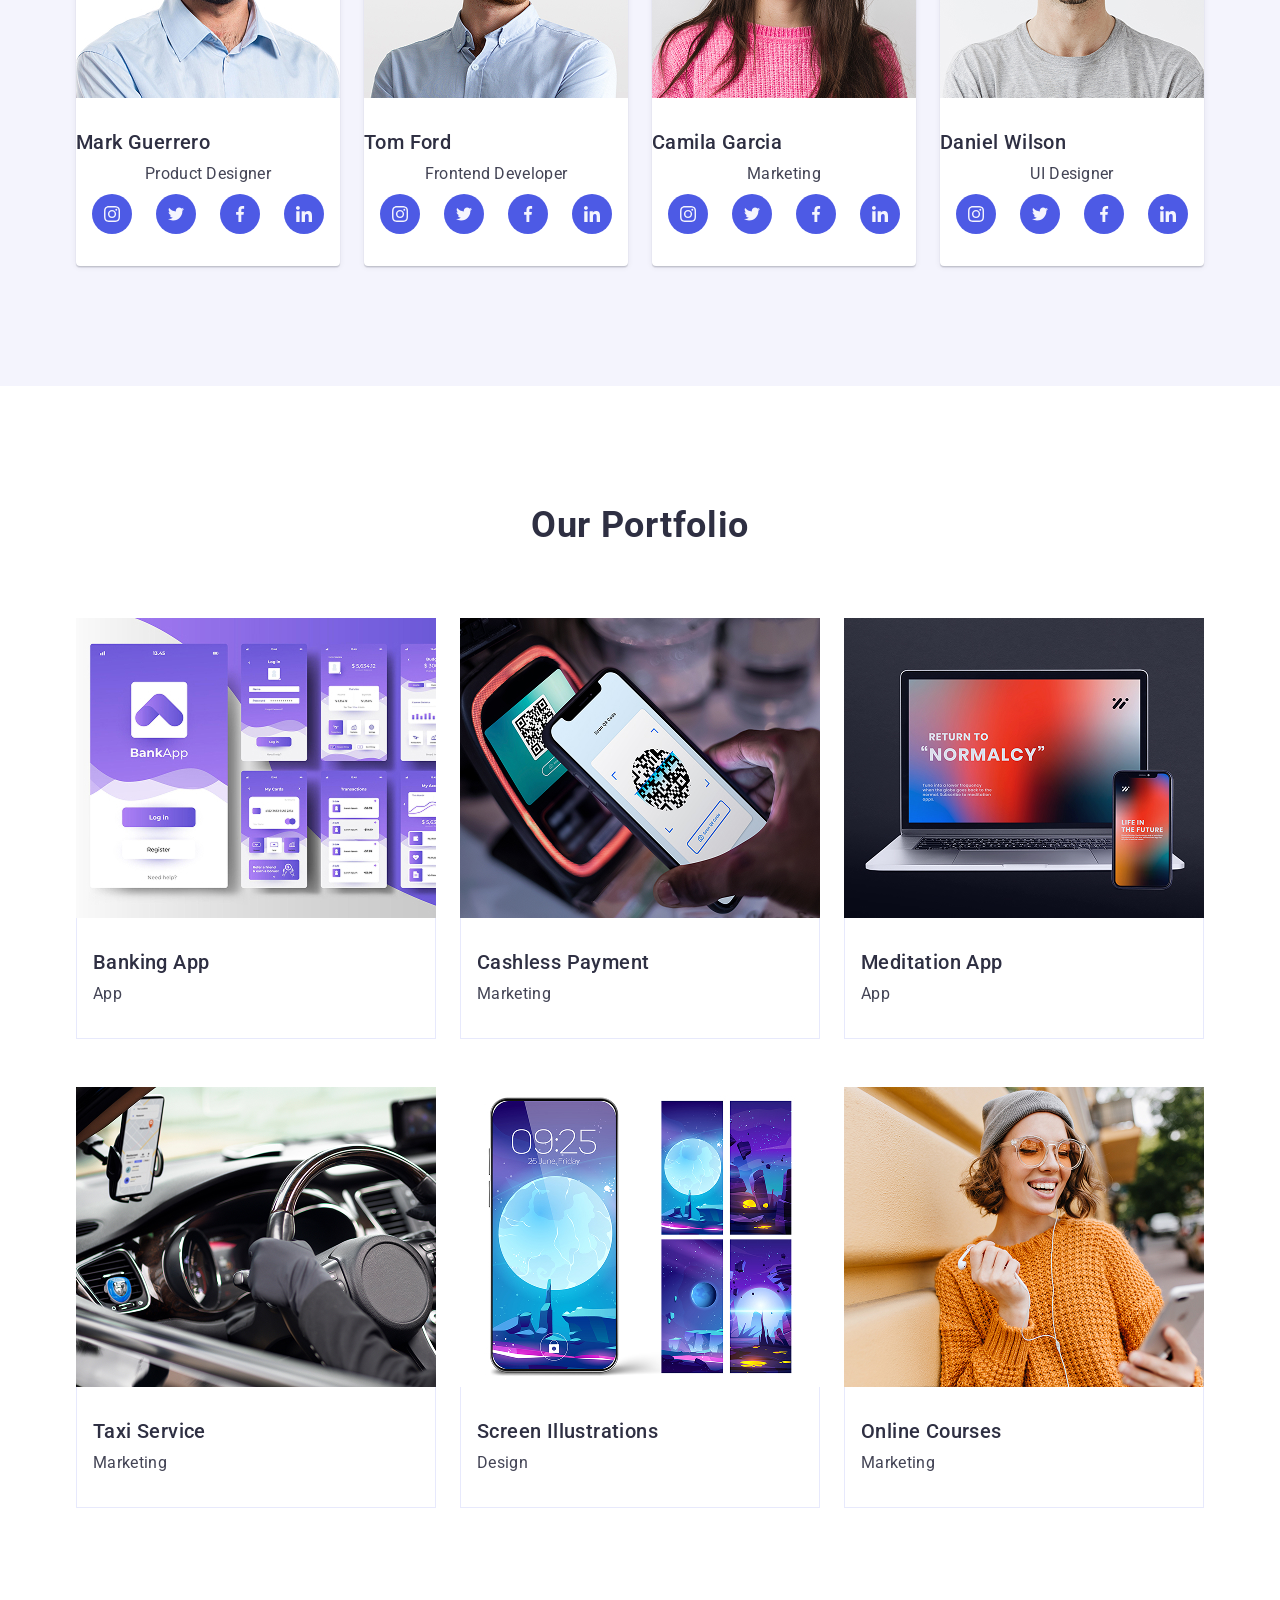
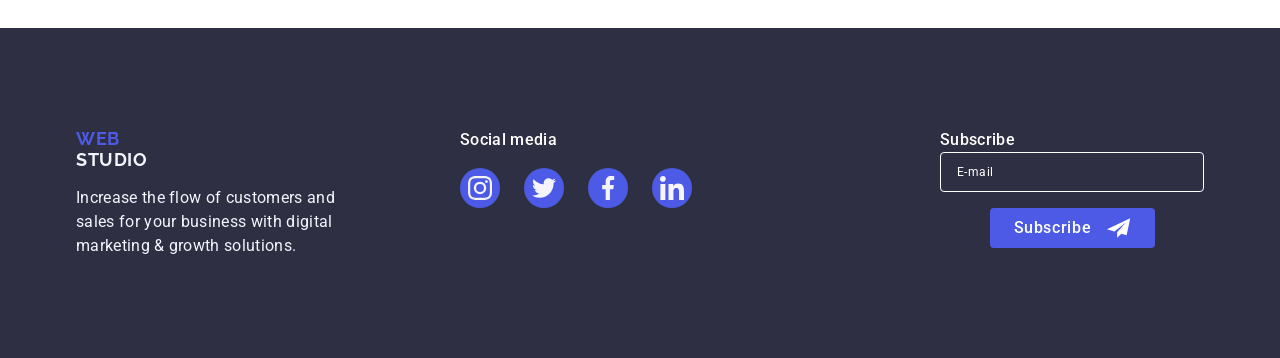
==== commit b900a93c: "2" ====
--- a/index.html
+++ b/index.html
@@ -54,8 +54,13 @@
             </li>
           </ul>
         </address>
-        <button class="burger-menu" type="button">
-          <svg class="mobile-menu-icon" width="24" height="24">
+        <button
+          class="menu-toggle js-open-menu"
+          type="button"
+          aria-expanded="false"
+          aria-controls="mobile-menu"
+        >
+          <svg class="icon-burger-menu" width="24" height="24">
             <use href="./images/icons.svg#icon-burger-menu"></use>
           </svg>
         </button>
@@ -72,7 +77,7 @@
       <!-- #region Features -->
       <section id="features" class="section-serv">
         <div class="container section-cont">
-          <h2 class="hero-desc sr-only">Advantages</h2>
+          <h2 class="hero-desc sr-only">Our features</h2>
           <ul class="hero-list">
             <li class="hero-list-item">
               <div class="hero-svg-cont">
@@ -132,6 +137,7 @@
           <ul class="section-list">
             <li class="section-item">
               <img
+                src="./images/team/team-1.jpg"
                 srcset="
                   ./images/team/team-1.jpg    1x,
                   ./images/team/team-1@2x.jpg 2x
@@ -224,11 +230,11 @@
             </li>
             <li class="section-item">
               <img
+                src="./images/team/team-3.jpg"
                 srcset="
                   ./images/team/team-3.jpg    1x,
                   ./images/team/team-3@2x.jpg 2x
                 "
-                src="./images/camila-garcia.jpg"
                 alt="Camila Garcia avatar"
                 width="264"
                 height="260"
@@ -326,7 +332,11 @@
               <div class="open-foto">
                 <img
                   class="tech-foto"
-                  src="./images/banking-app.jpg"
+                  src="./images/portfolio/portfolio-1.jpg"
+                  srcset="
+                    ./images/portfolio/portfolio-1.jpg    1x,
+                    ./images/portfolio/portfolio-1@2x.jpg 2x
+                  "
                   alt="Banking App image"
                   width="360"
                   height="300"
@@ -346,7 +356,11 @@
               <div class="open-foto">
                 <img
                   class="tech-foto"
-                  src="./images/cashless-payment.jpg"
+                  src="./images/portfolio/portfolio-2.jpg"
+                  srcset="
+                    ./images/portfolio/portfolio-2.jpg    1x,
+                    ./images/portfolio/portfolio-2@2x.jpg 2x
+                  "
                   alt="Cashless Payment image"
                   width="360"
                   height="300"
@@ -366,7 +380,11 @@
               <div class="open-foto">
                 <img
                   class="tech-foto"
-                  src="./images/meditation-app.jpg"
+                  src="./images/portfolio/portfolio-3.jpg"
+                  srcset="
+                    ./images/portfolio/portfolio-3.jpg    1x,
+                    ./images/portfolio/portfolio-3@2x.jpg 2x
+                  "
                   alt="Meditation App image"
                   width="360"
                   height="300"
@@ -386,7 +404,11 @@
               <div class="open-foto">
                 <img
                   class="tech-foto"
-                  src="./images/taxi-service.jpg"
+                  src="./images/portfolio/portfolio-4.jpg"
+                  srcset="
+                    ./images/portfolio/portfolio-4.jpg    1x,
+                    ./images/portfolio/portfolio-4@2x.jpg 2x
+                  "
                   alt="Taxi Service image"
                   width="360"
                   height="300"
@@ -406,7 +428,11 @@
               <div class="open-foto">
                 <img
                   class="tech-foto"
-                  src="./images/screen-illustrations.jpg"
+                  src="./images/portfolio/portfolio-5.jpg"
+                  srcset="
+                    ./images/portfolio/portfolio-5.jpg    1x,
+                    ./images/portfolio/portfolio-5@2x.jpg 2x
+                  "
                   alt="Screen Illustrations image"
                   width="360"
                   height="300"
@@ -426,7 +452,11 @@
               <div class="open-foto">
                 <img
                   class="tech-foto"
-                  src="./images/online-courses.jpg"
+                  src="./images/portfolio/portfolio-6.jpg"
+                  srcset="
+                    ./images/portfolio/portfolio-6.jpg    1x,
+                    ./images/portfolio/portfolio-6@2x.jpg 2x
+                  "
                   alt="Online Courses image"
                   width="360"
                   height="300"
@@ -499,6 +529,7 @@
               name="email"
               class="footer-subscribe-input"
               placeholder="E-mail"
+              class="inp-em"
             />
             <button type="submit" class="footer-subscribe-button">
               Subscribe
@@ -510,6 +541,76 @@
         </div>
       </div>
     </footer>
+    <div class="mobile-menu js-menu-container" id="mobile-menu">
+      <div class="container mobile-menu-container">
+        <button class="mobile-menu-close js-close-menu" type="button">
+          <svg class="mobile-menu-close-icon icon-color" width="8" height="8">
+            <use href="./images/icons.svg#icon-close"></use>
+          </svg>
+        </button>
+
+        <nav class="mobile-nav">
+          <ul class="mobile-nav-list">
+            <li class="mobile-nav-item">
+              <a class="mobile-nav-link current" href="#features">Studio</a>
+            </li>
+            <li class="mobile-nav-item">
+              <a class="mobile-nav-link" href="#portfolio">Portfolio</a>
+            </li>
+            <li class="mobile-nav-item">
+              <a class="mobile-nav-link" href="#contacts">Contacts</a>
+            </li>
+          </ul>
+        </nav>
+
+        <div class="mobile-menu-bottom">
+          <address class="mobile-address">
+            <ul class="mobile-address-list">
+              <li class="mobile-address-item">
+                <a class="mobile-address-link accent" href="tel:+110001111111"
+                  >+11 (000) 111-11-11</a
+                >
+              </li>
+              <li class="mobile-address-item">
+                <a class="mobile-address-link" href="mailto:info@devstudio.com"
+                  >info@devstudio.com</a
+                >
+              </li>
+            </ul>
+          </address>
+          <ul class="mobile-social-list">
+            <li class="mobile-social-item">
+              <a href="" class="mobile-social-link">
+                <svg class="mobile-social-icon" width="24" height="24">
+                  <use href="./images/icons.svg#icon-instagram"></use>
+                </svg>
+              </a>
+            </li>
+            <li class="mobile-social-item">
+              <a href="" class="mobile-social-link">
+                <svg class="mobile-social-icon" width="24" height="24">
+                  <use href="./images/icons.svg#icon-twitter"></use>
+                </svg>
+              </a>
+            </li>
+            <li class="mobile-social-item">
+              <a href="" class="mobile-social-link">
+                <svg class="mobile-social-icon" width="24" height="24">
+                  <use href="./images/icons.svg#icon-facebook"></use>
+                </svg>
+              </a>
+            </li>
+            <li class="mobile-social-item">
+              <a href="" class="mobile-social-link">
+                <svg class="mobile-social-icon" width="24" height="24">
+                  <use href="./images/icons.svg#icon-linkedin"></use>
+                </svg>
+              </a>
+            </li>
+          </ul>
+        </div>
+      </div>
+    </div>
     <!----- #region Modal ------>
     <div class="backdrop" id="modal">
       <div class="modal">
@@ -587,90 +688,5 @@
         </form>
       </div>
     </div>
-
-    <!-- #region mobile-menu -->
-    <div class="mobile-menu" id="mobile-menu">
-      <div class="mobile-menu-container">
-        <button class="close-popup" type="button">
-          <svg width="8" height="8">
-            <use href="./images/icons.svg#icon-close"></use>
-          </svg>
-        </button>
-        <nav>
-          <ul class="mobile-menu-nav-list">
-            <li>
-              <a class="mobile-menu-link" href="./index.html">Studio</a>
-            </li>
-            <li>
-              <a class="mobile-menu-link" href="">Portfolio</a>
-            </li>
-            <li><a class="mobile-menu-link" href="">Contacts</a></li>
-          </ul>
-        </nav>
-        <div class="mobile-menu-bottom">
-          <address class="mobile-menu-contacts">
-            <ul class="mobile-menu-contacts-list">
-              <li>
-                <a
-                  href="tel:+110001111111"
-                  class="mobile-menu-contact-link mobile-menu-phone"
-                  >+11 (000) 111-11-11</a
-                >
-              </li>
-              <li>
-                <a
-                  href="mailto:info@devstudio.com"
-                  class="mobile-menu-contact-link"
-                  >info@devstudio.com</a
-                >
-              </li>
-            </ul>
-          </address>
-
-          <ul class="mobile-menu-socials-links">
-            <li>
-              <a
-                href="https://www.instagram.com/"
-                target="_blank"
-                class="social-link"
-              >
-                <svg class="social-icon" width="24" height="24">
-                  <use href="./images/icons.svg#icon-instagram"></use>
-                </svg>
-              </a>
-            </li>
-            <li>
-              <a href="https://x.com/" target="_blank" class="social-link">
-                <svg class="social-icon" width="24" height="24">
-                  <use href="./images/icons.svg#icon-twitter"></use>
-                </svg>
-              </a>
-            </li>
-            <li>
-              <a
-                href="https://www.facebook.com/"
-                target="_blank"
-                class="social-link"
-              >
-                <svg class="social-icon" width="24" height="24">
-                  <use href="./images/icons.svg#icon-facebook"></use>
-                </svg>
-              </a>
-            </li>
-            <li>
-              <a
-                href="https://ua.linkedin.com/"
-                target="_blank"
-                class="social-link"
-              >
-                <svg class="social-icon" width="24" height="24">
-                  <use href="./images/icons.svg#icon-linkedin"></use>
-                </svg>
-              </a>
-            </li>
-          </ul>
-        </div>
-      </div>
-    </div>
   </body>
 </html>
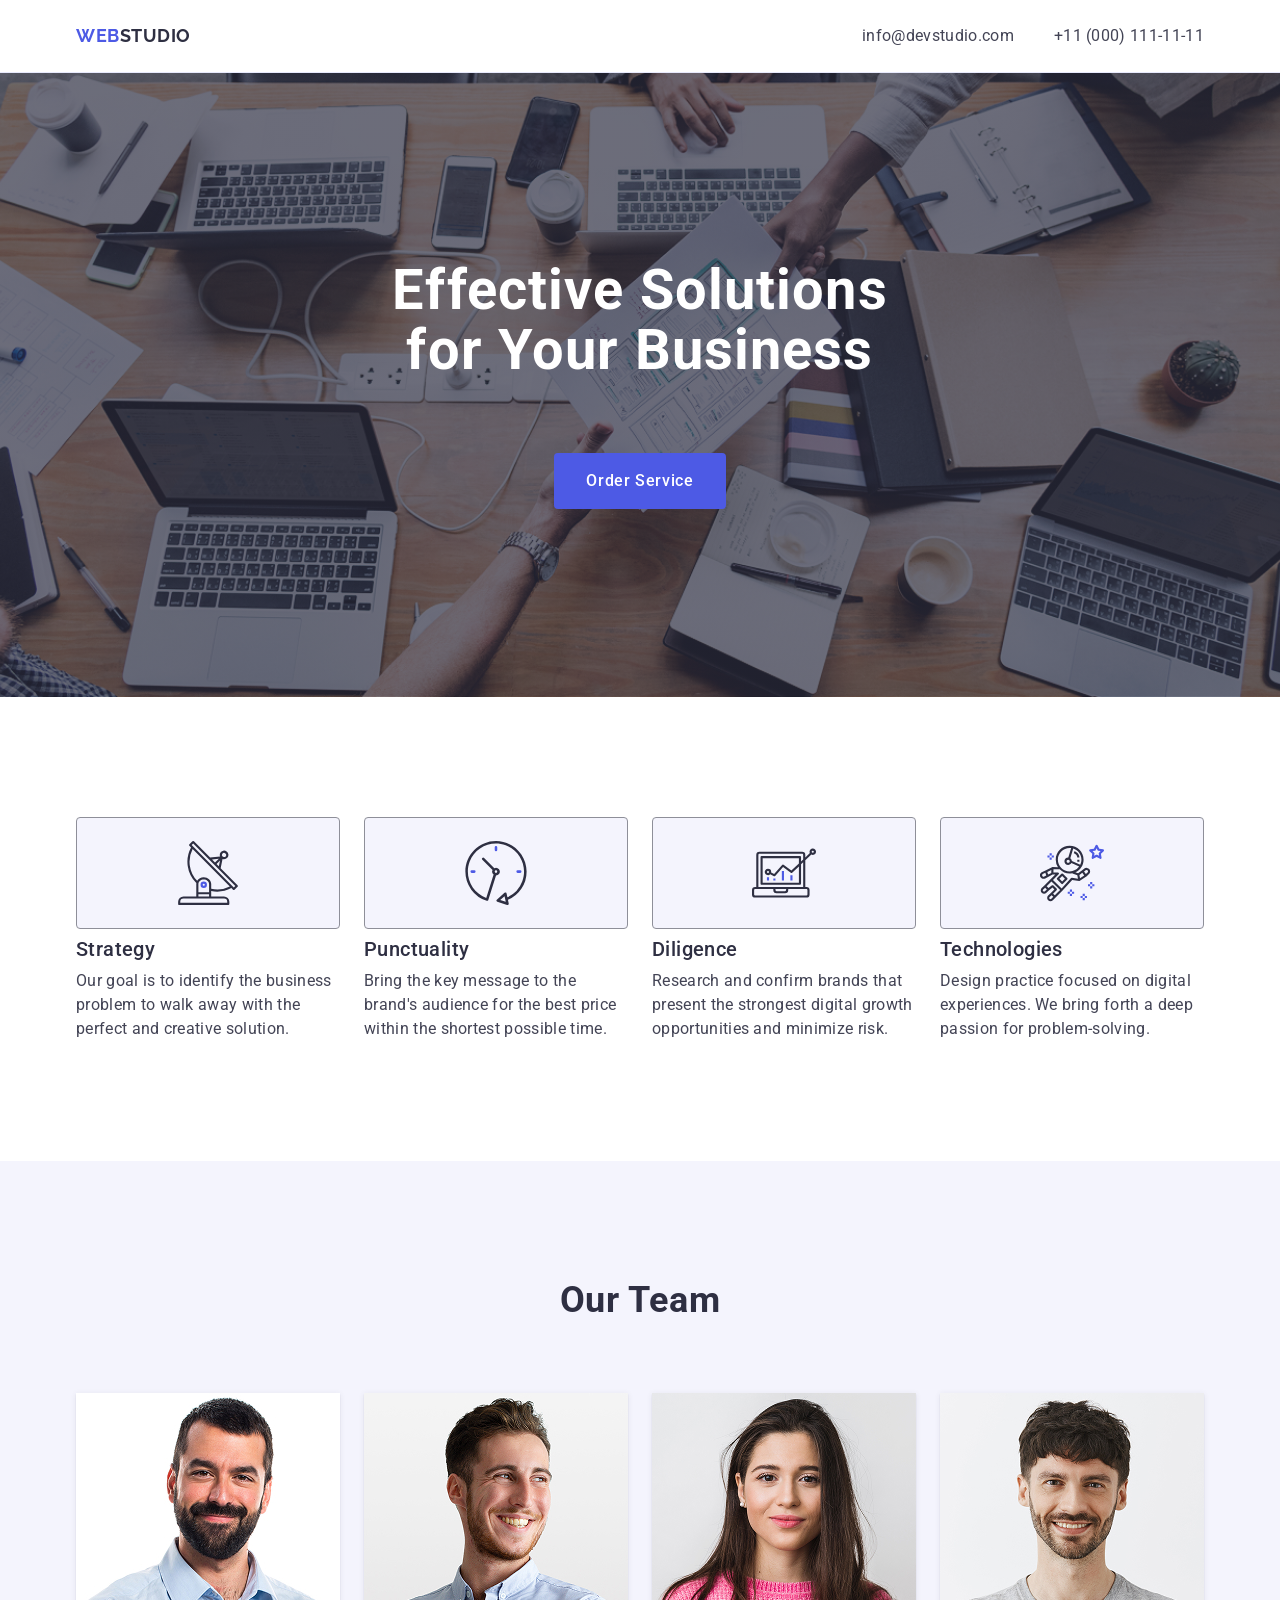
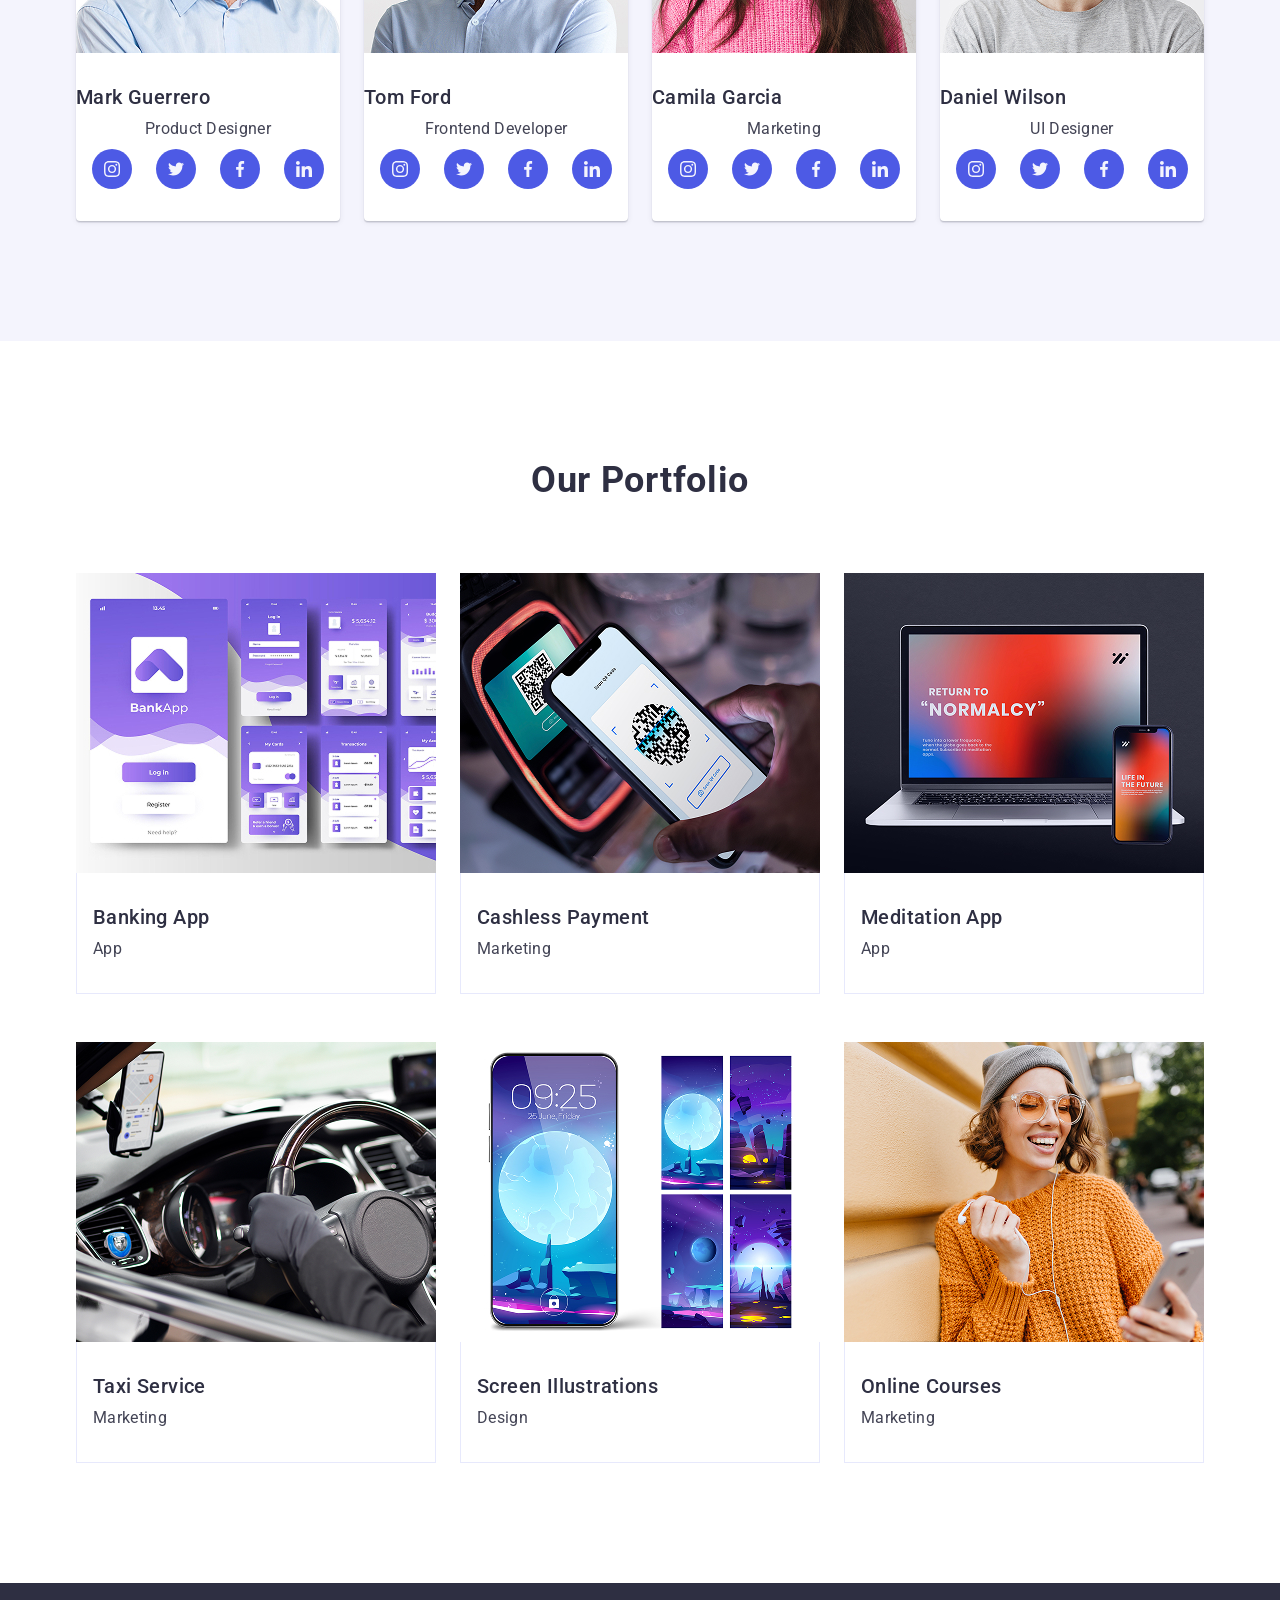
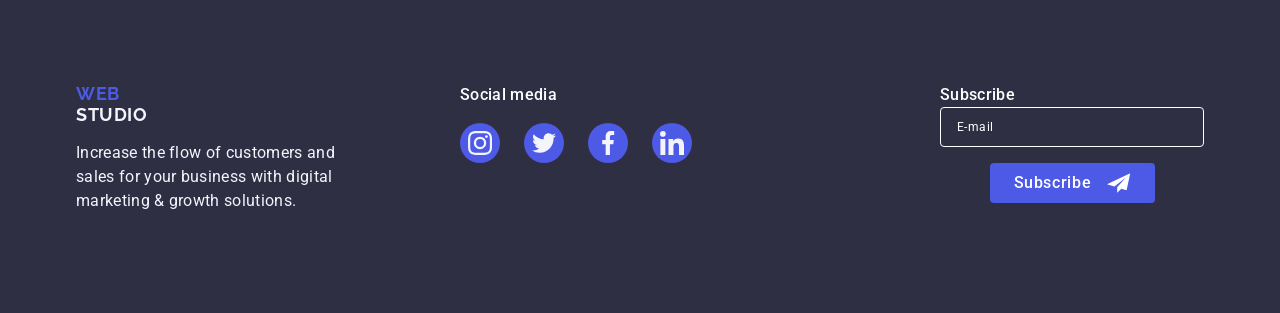
==== commit ca205fc2: "3" ====
--- a/index.html
+++ b/index.html
@@ -529,7 +529,6 @@
               name="email"
               class="footer-subscribe-input"
               placeholder="E-mail"
-              class="inp-em"
             />
             <button type="submit" class="footer-subscribe-button">
               Subscribe
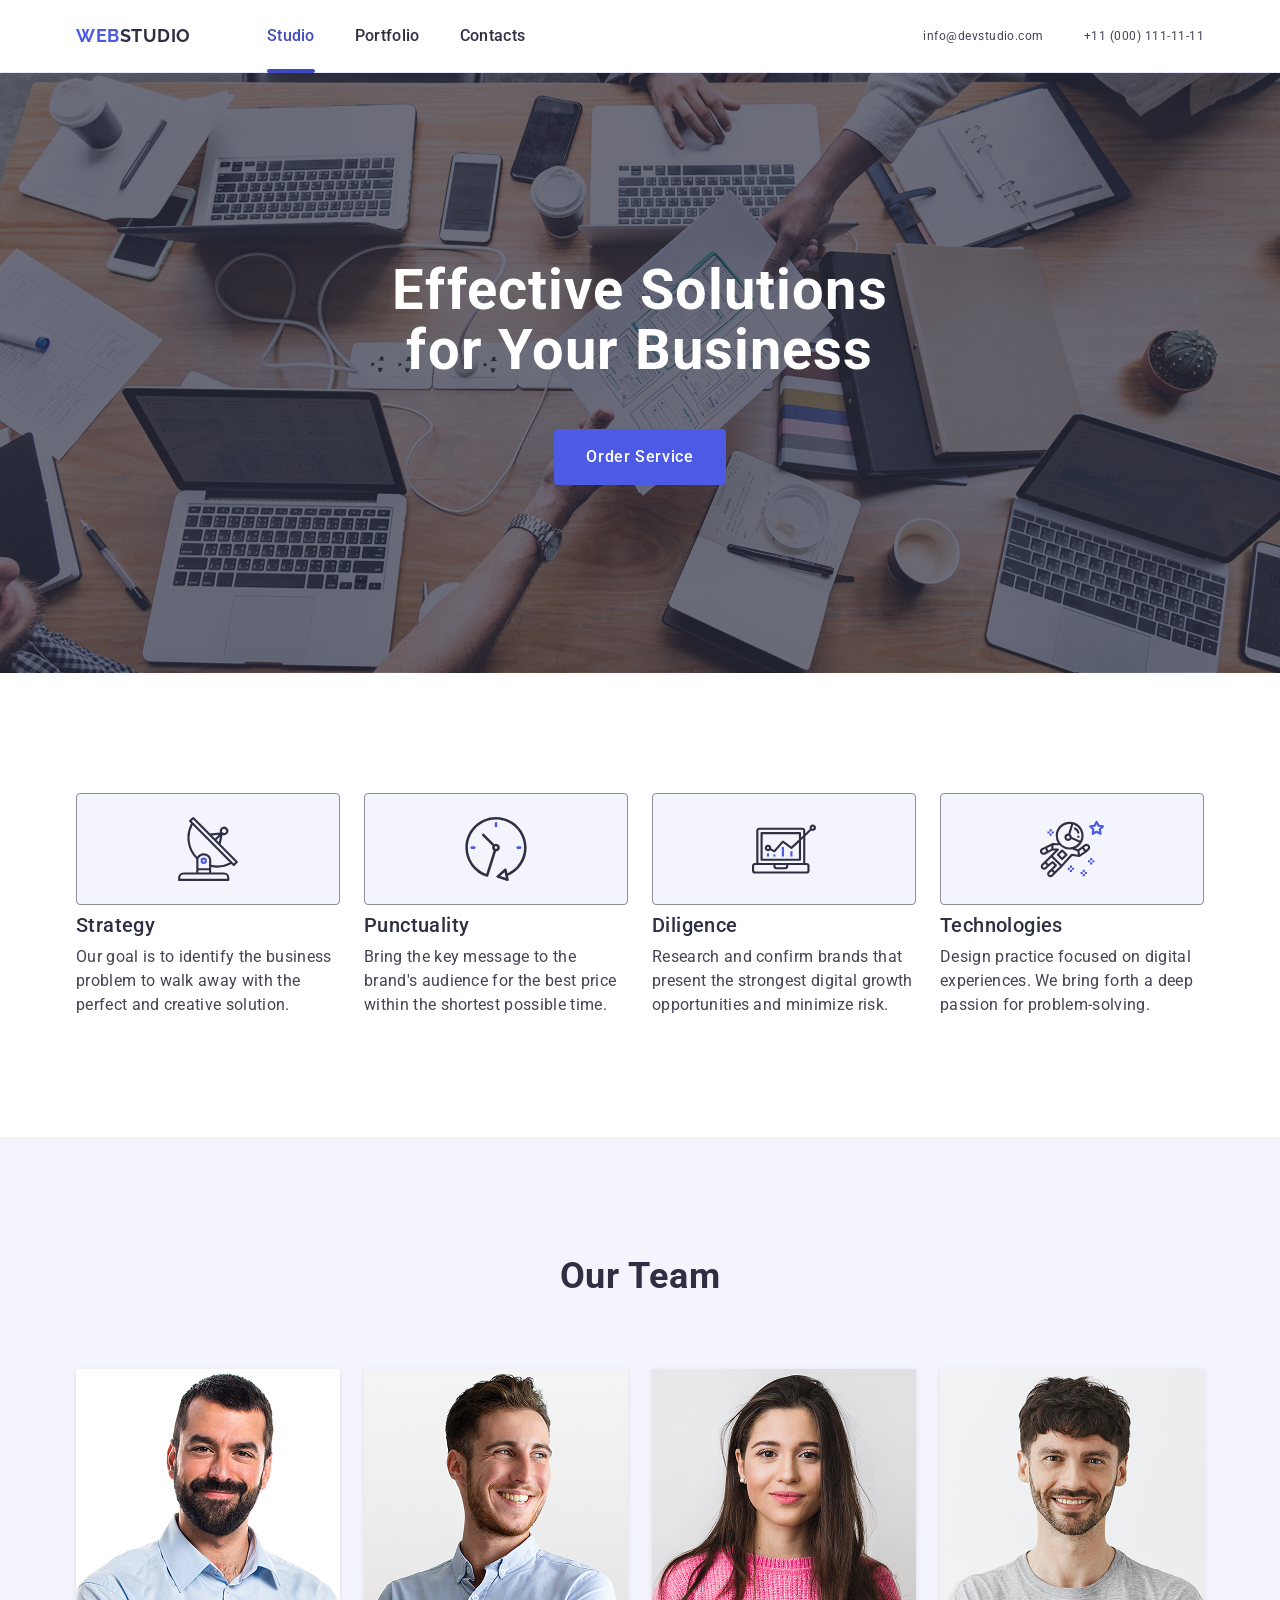
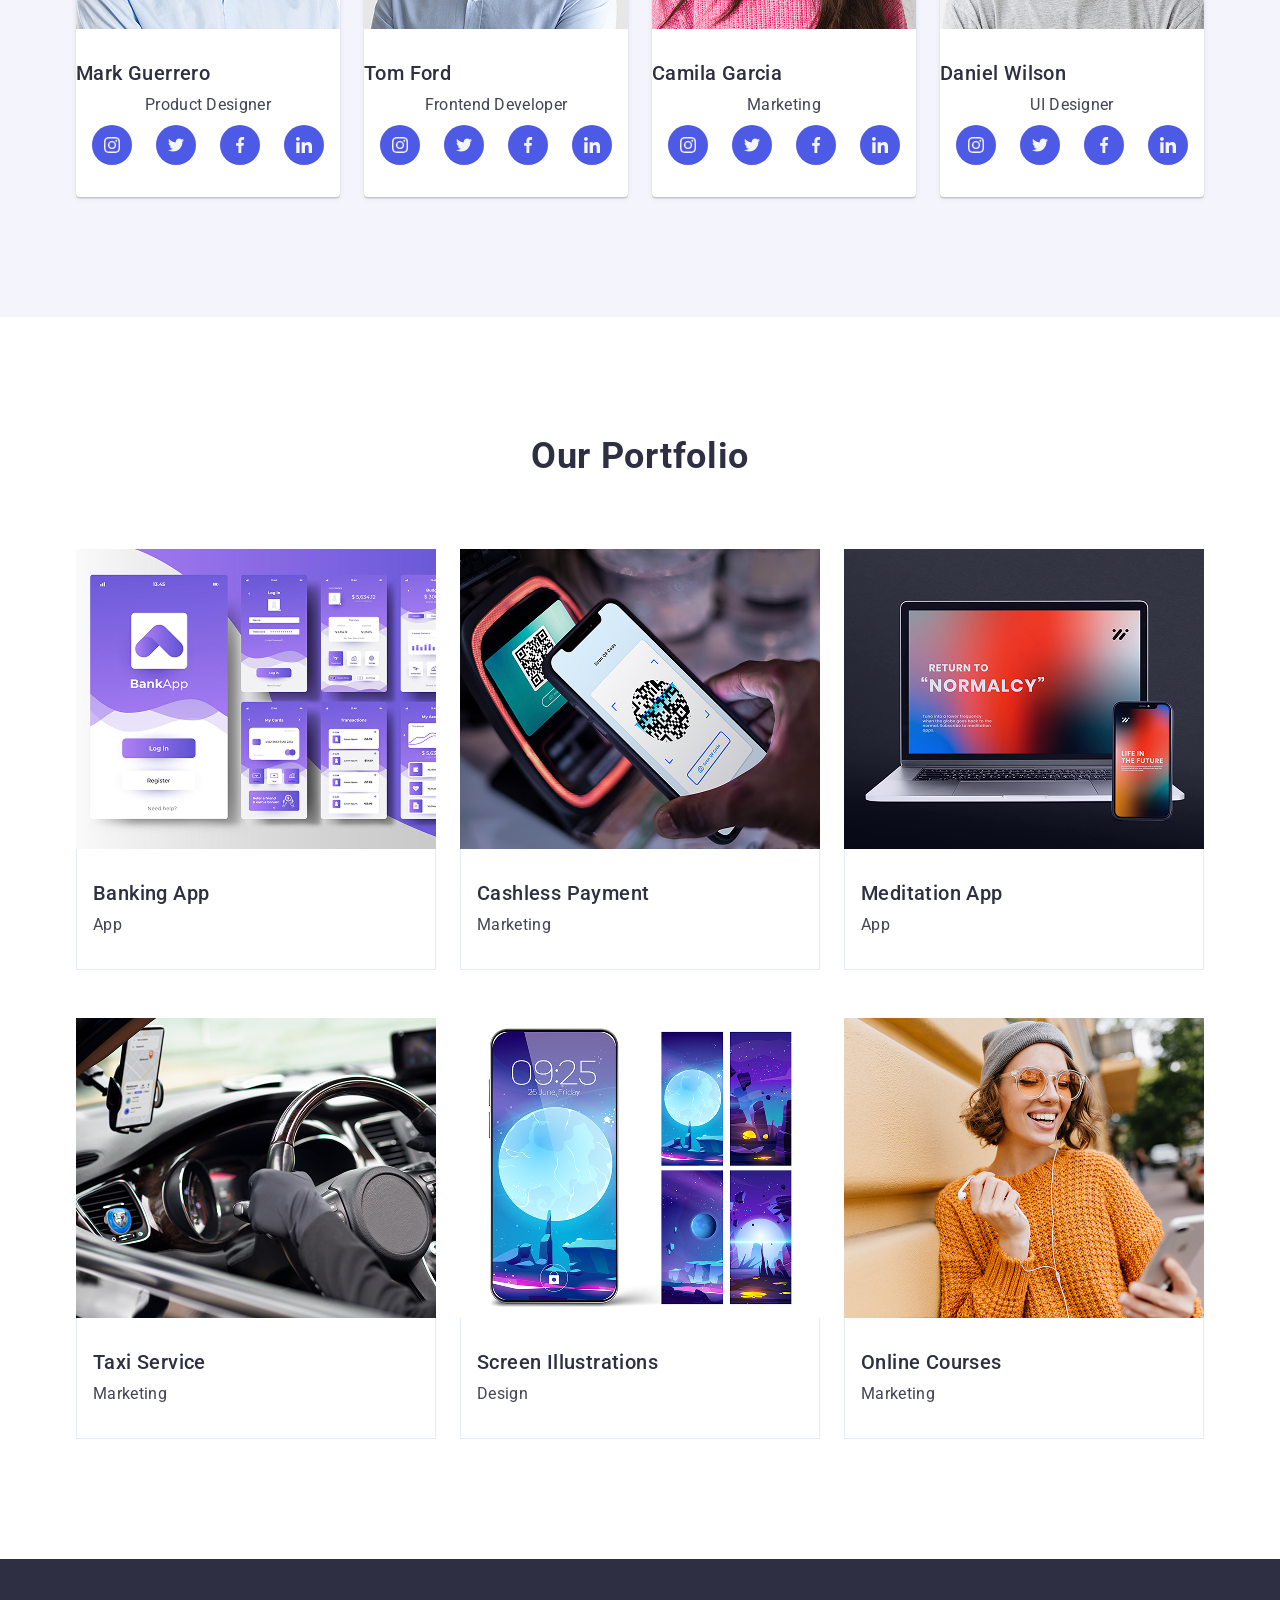
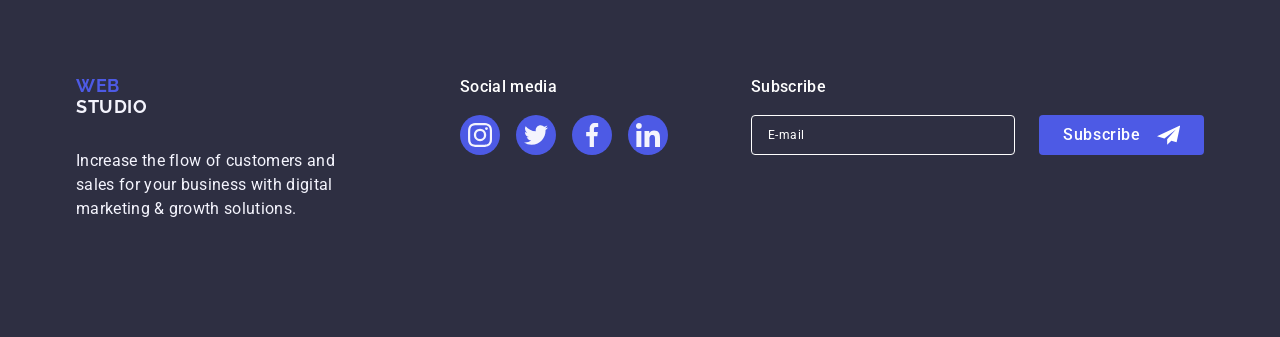
==== commit 16231c07: "g" ====
--- a/index.html
+++ b/index.html
@@ -24,10 +24,10 @@
     <!--====== Header ======-->
     <header id="header" class="header-page">
       <div class="container header-container">
+        <a class="logo header-logo" href="./index.html"
+          >Web<span class="logo-part">Studio</span></a
+        >
         <nav class="nav-page">
-          <a class="logo header-logo" href="./index.html"
-            >Web<span class="logo-part">Studio</span></a
-          >
           <ul class="nav-list">
             <li class="nav-item">
               <a class="nav-item-link-one" href="./index.html">Studio</a>
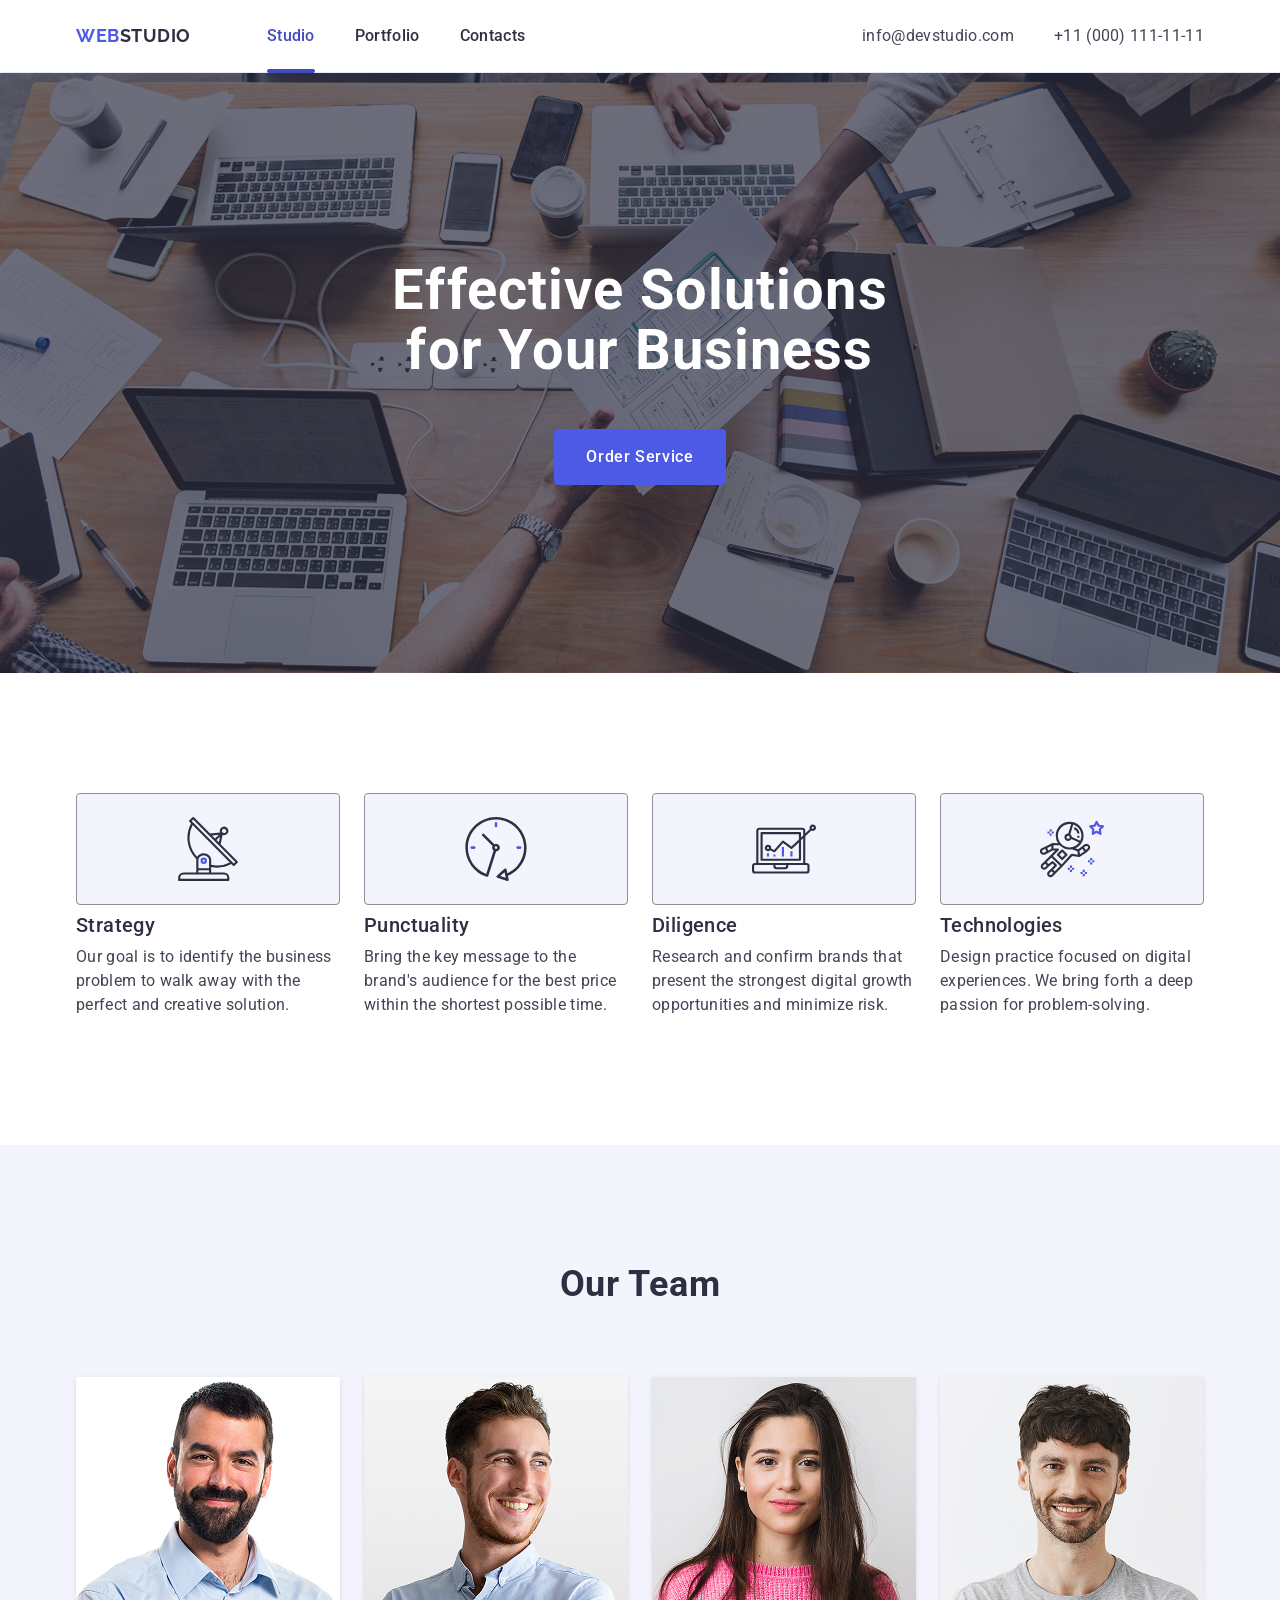
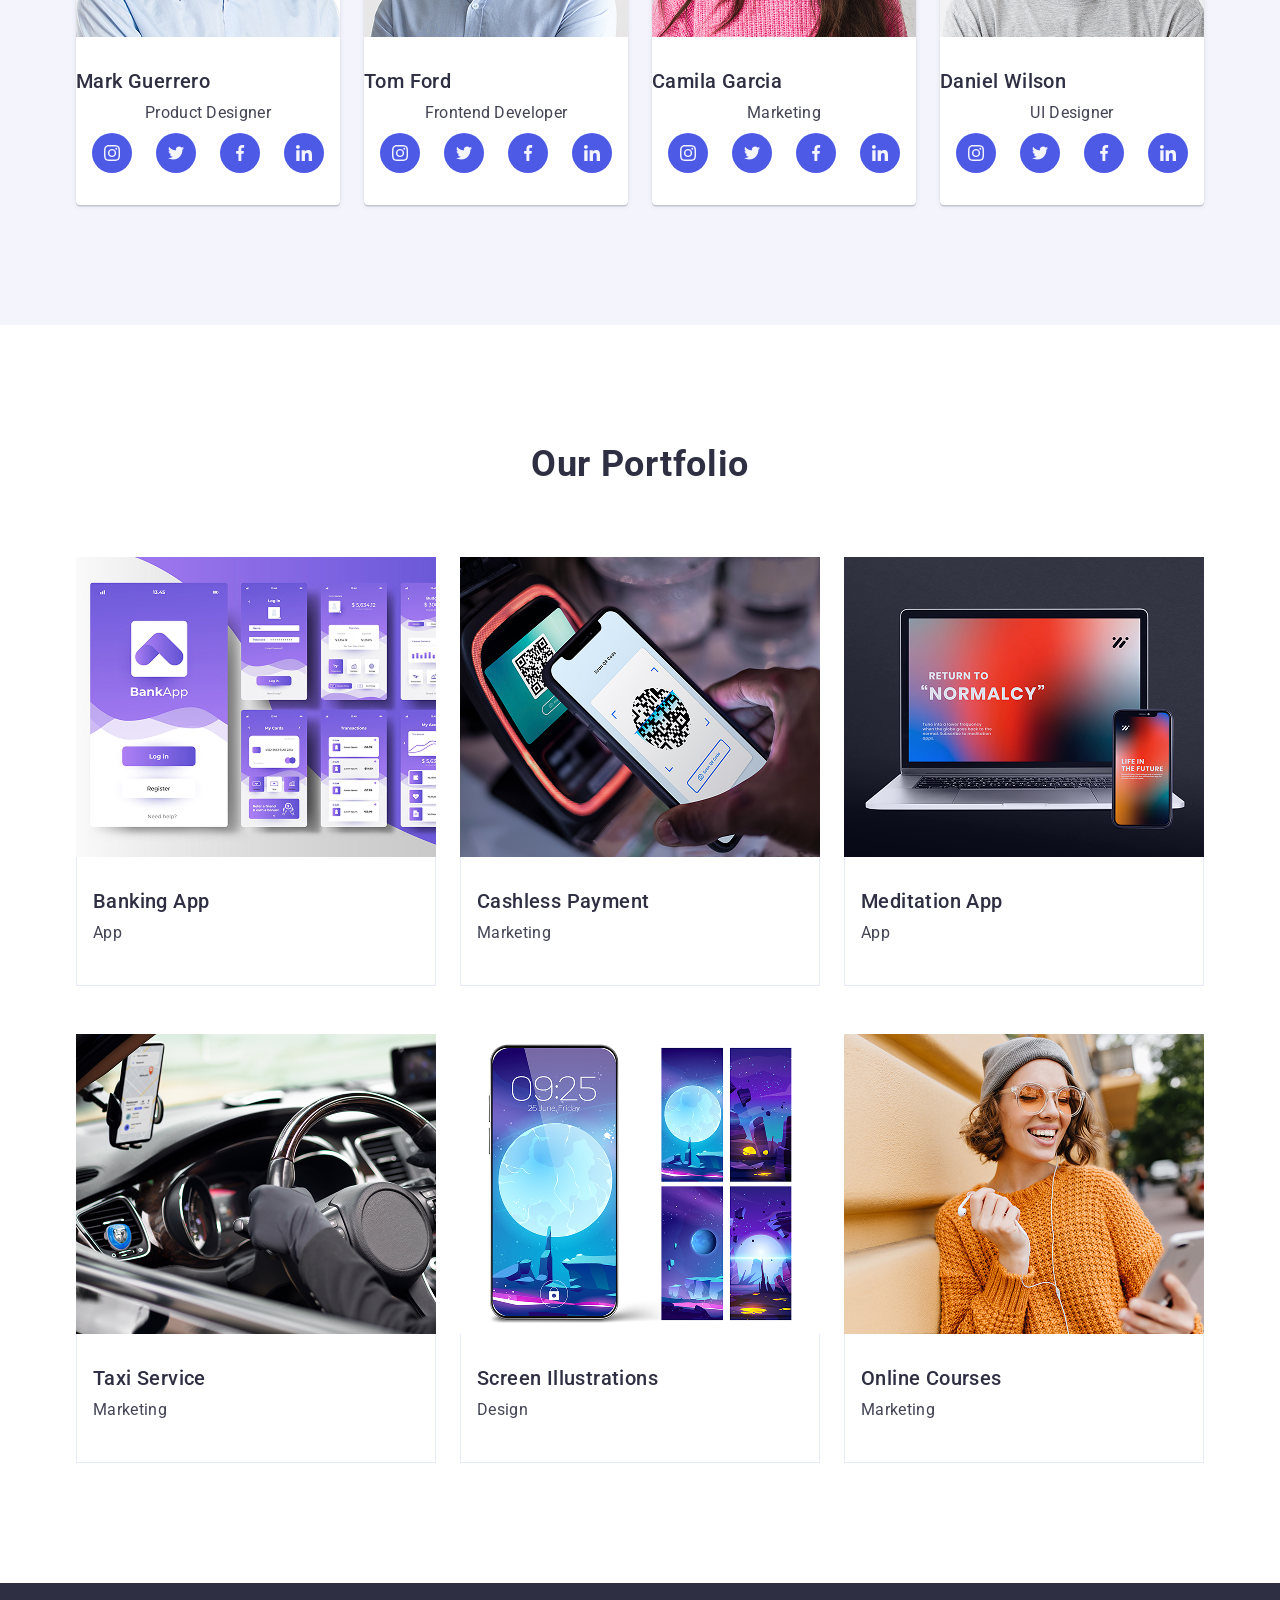
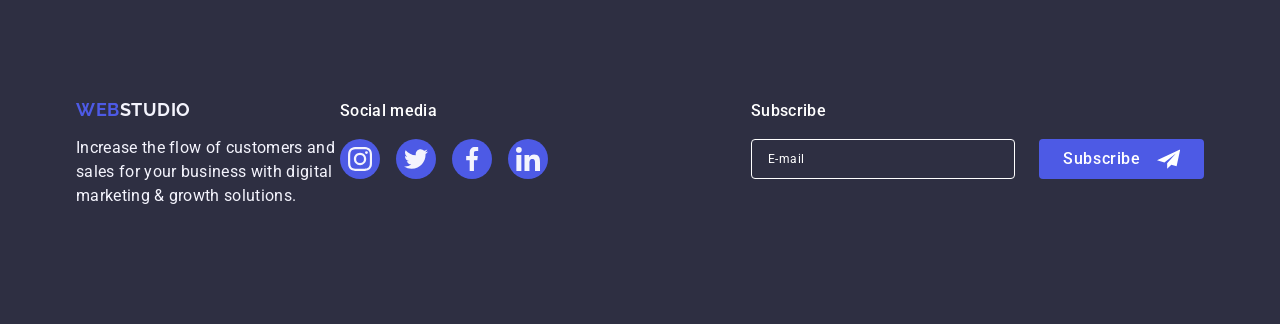
==== commit d12e27f2: "h" ====
--- a/index.html
+++ b/index.html
@@ -480,7 +480,7 @@
     <footer id="footer" class="page-footer">
       <div class="container footer-container">
         <div class="footer-logo">
-          <a class="logo footer-logo" href="./index.html"
+          <a class="logo footer-logo-link" href="./index.html"
             >Web<span class="logo-part">Studio</span></a
           >
           <p class="footer-title">
